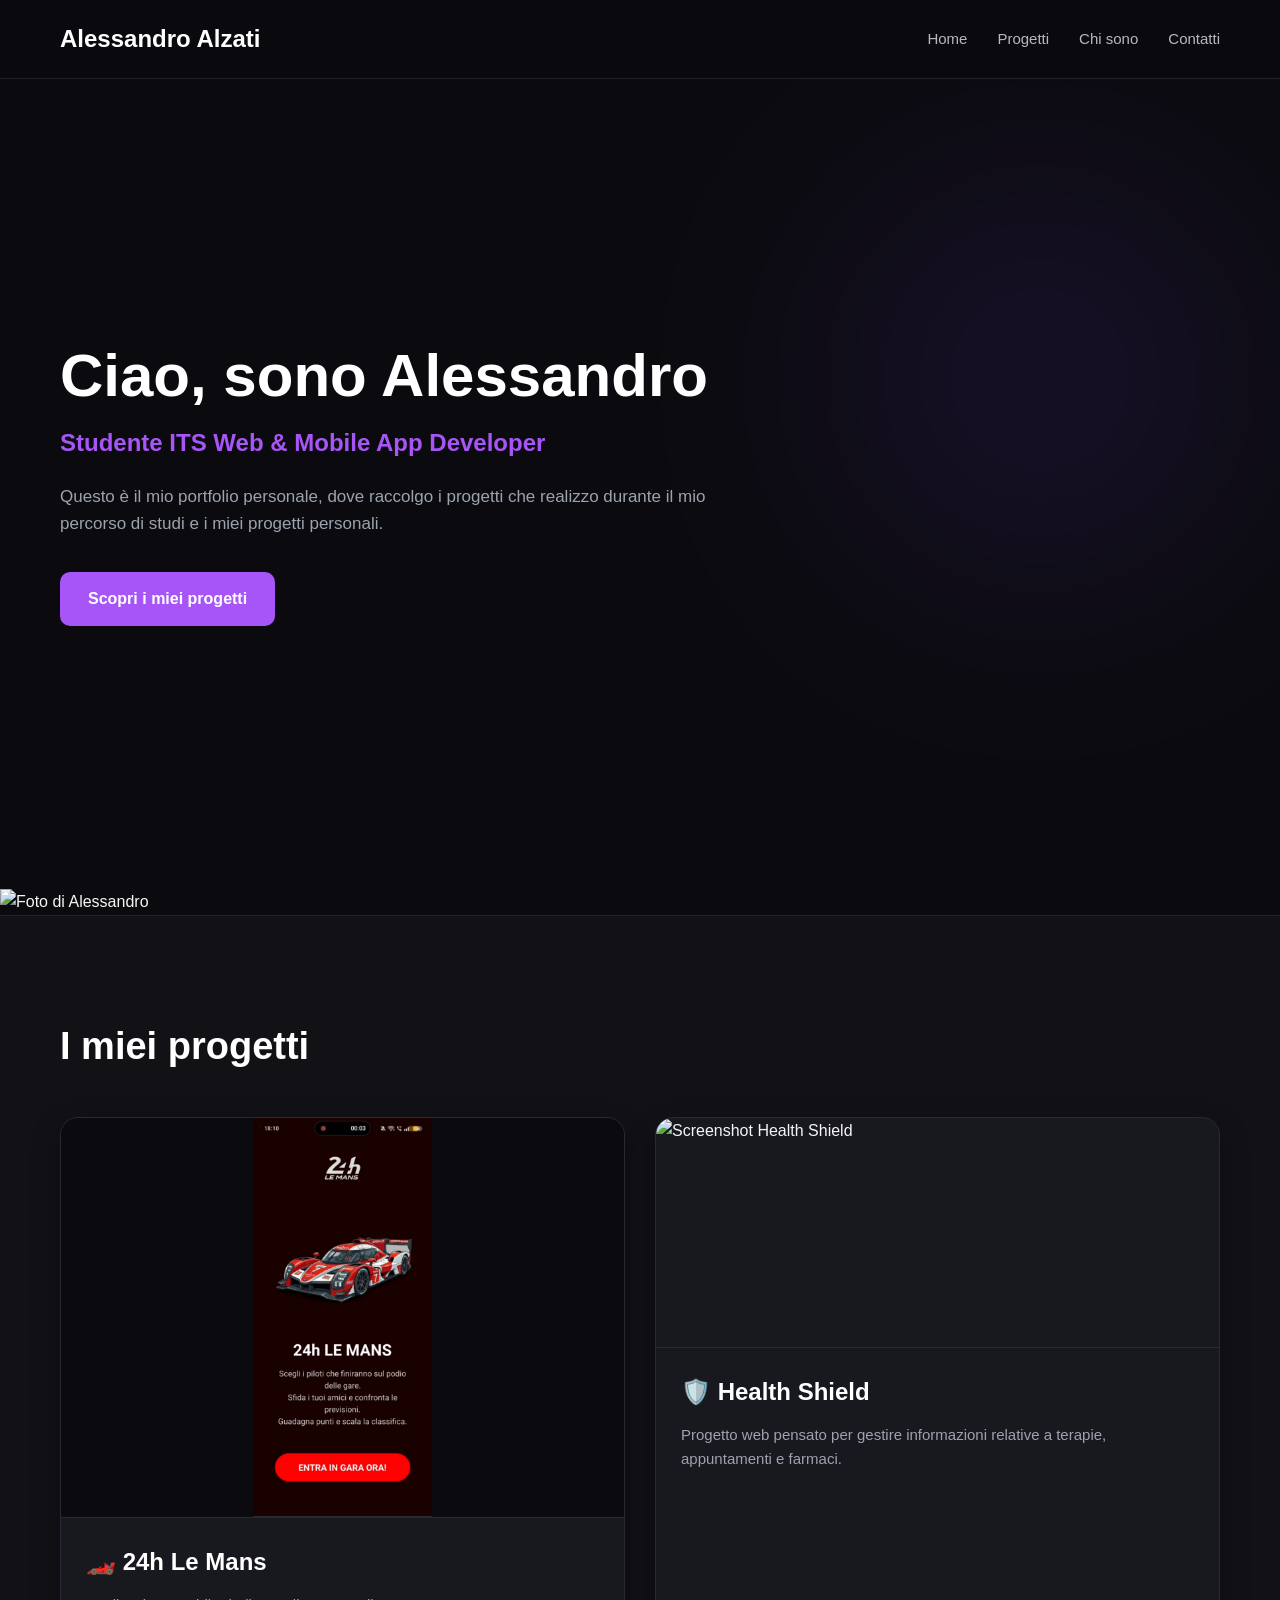
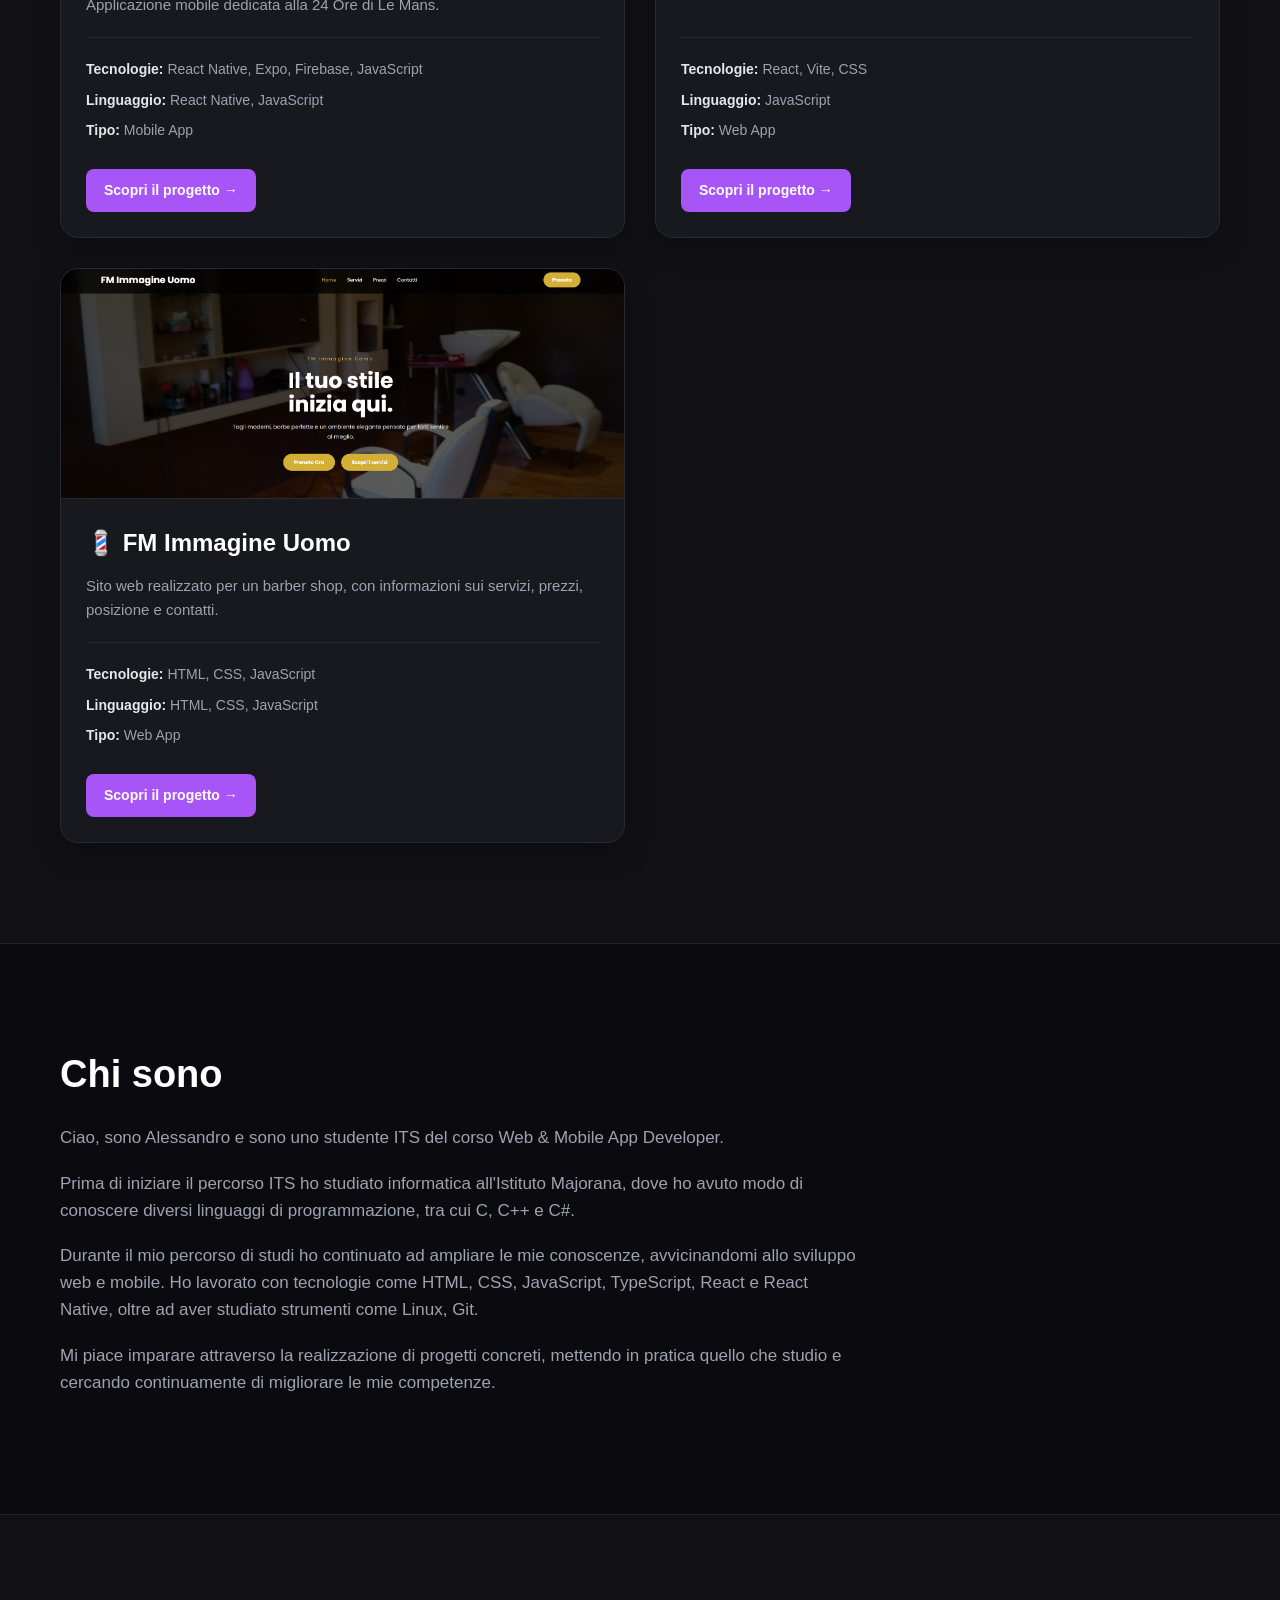
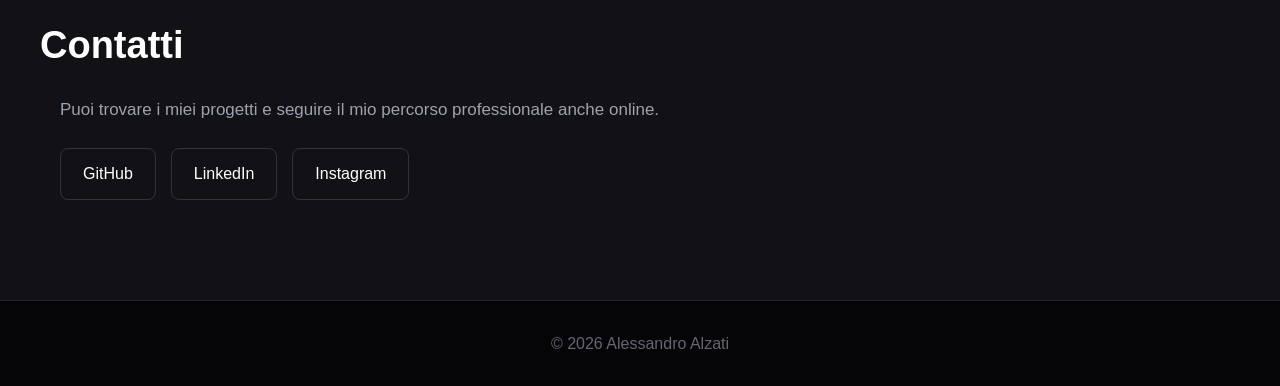
==== index.html @ 36989268 "gestione card ed immagini le mans e immagine uomo" ====
<!doctype html>
<html lang="it">
  <head>
    <meta charset="UTF-8" />
    <meta name="viewport" content="width=device-width, initial-scale=1.0" />

    <title>Portfolio | Alessandro Alzati</title>

    <link rel="stylesheet" href="style.css" />
  </head>

  <body>
    <!-- HEADER -->
    <header>
      <nav>
        <h1>Alessandro Alzati</h1>

        <ul>
          <li>
            <a href="#home">Home</a>
          </li>

          <li>
            <a href="#projects">Progetti</a>
          </li>

          <li>
            <a href="#about">Chi sono</a>
          </li>

          <li>
            <a href="#contact">Contatti</a>
          </li>
        </ul>
      </nav>
    </header>

    <main>
      <!-- HOME -->
      <section id="home">
        <h2>Ciao, sono Alessandro</h2>

        <p>Studente ITS Web & Mobile App Developer</p>

        <p>
          Questo è il mio portfolio personale, dove raccolgo i progetti che
          realizzo durante il mio percorso di studi e i miei progetti personali.
        </p>

        <a href="#projects"> Scopri i miei progetti </a>
      </section>
      <div class="home-image">
        <img src="assets/images/alessandro.jpg" alt="Foto di Alessandro" />
      </div>

      <!-- PROGETTI -->
      <!-- PROGETTI -->
      <section id="projects">
        <h2>I miei progetti</h2>

        <div class="projects-grid">
          <!-- CARD 24H LE MANS -->
          <article class="project-card">
            <div class="app-preview">
              <img
                src="./immagini_project/LeMans_image.jpg"
                alt="Screenshot dell'app 24h Le Mans"
              />
            </div>

            <div class="project-content">
              <h3>🏎️ 24h Le Mans</h3>

              <p>Applicazione mobile dedicata alla 24 Ore di Le Mans.</p>

              <div class="project-info">
                <p>
                  <strong>Tecnologie:</strong> React Native, Expo, Firebase,
                  JavaScript
                </p>
                <p>
                  <strong>Linguaggio:</strong>
                  React Native, JavaScript
                </p>

                <p>
                  <strong>Tipo:</strong>
                  Mobile App
                </p>
              </div>

              <a
                href="https://github.com/micheal-alibrando/LeMans"
                target="_blank"
                rel="noopener noreferrer"
              >
                Scopri il progetto →
              </a>
            </div>
          </article>

          <!-- CARD HEALTH SHIELD -->
          <article class="project-card">
            <img
              src="assets/images/health-shield.png"
              alt="Screenshot Health Shield"
            />

            <div class="project-content">
              <h3>🛡️ Health Shield</h3>

              <p>
                Progetto web pensato per gestire informazioni relative a
                terapie, appuntamenti e farmaci.
              </p>

              <div class="project-info">
                <p>
                  <strong>Tecnologie:</strong>
                  React, Vite, CSS
                </p>

                <p>
                  <strong>Linguaggio:</strong>
                  JavaScript
                </p>

                <p>
                  <strong>Tipo:</strong>
                  Web App
                </p>
              </div>

              <a
                href="https://github.com/micheal-alibrando/Health-Shield-Project"
                target="_blank"
                rel="noopener noreferrer"
              >
                Scopri il progetto →
              </a>
            </div>
          </article>

          <!-- CARD FM IMMAGINE UOMO -->
          <article class="project-card">
            <img
              src="./immagini_project/FM-Immagine-Uomo-HomePage.png"
              alt="Screenshot FM Immagine Uomo"
            />

            <div class="project-content">
              <h3>💈 FM Immagine Uomo</h3>

              <p>
                Sito web realizzato per un barber shop, con informazioni sui
                servizi, prezzi, posizione e contatti.
              </p>

              <div class="project-info">
                <p>
                  <strong>Tecnologie:</strong>
                  HTML, CSS, JavaScript
                </p>

                <p>
                  <strong>Linguaggio:</strong>
                  HTML, CSS, JavaScript
                </p>

                <p>
                  <strong>Tipo:</strong>
                  Web App
                </p>
              </div>

              <a
                href="https://github.com/alessandroalzati-boop/Fm-Immagine-Uomo"
                target="_blank"
                rel="noopener noreferrer"
              >
                Scopri il progetto →
              </a>
            </div>
          </article>
        </div>
      </section>
    </main>

    <section id="about">
      <h2>Chi sono</h2>

      <p>
        Ciao, sono Alessandro e sono uno studente ITS del corso Web & Mobile App
        Developer.
      </p>

      <p>
        Prima di iniziare il percorso ITS ho studiato informatica all'Istituto
        Majorana, dove ho avuto modo di conoscere diversi linguaggi di
        programmazione, tra cui C, C++ e C#.
      </p>

      <p>
        Durante il mio percorso di studi ho continuato ad ampliare le mie
        conoscenze, avvicinandomi allo sviluppo web e mobile. Ho lavorato con
        tecnologie come HTML, CSS, JavaScript, TypeScript, React e React Native,
        oltre ad aver studiato strumenti come Linux, Git.
      </p>

      <p>
        Mi piace imparare attraverso la realizzazione di progetti concreti,
        mettendo in pratica quello che studio e cercando continuamente di
        migliorare le mie competenze.
      </p>
    </section>

    <!-- CONTATTI -->
    <section id="contact">
      <h2>Contatti</h2>

      <p>
        Puoi trovare i miei progetti e seguire il mio percorso professionale
        anche online.
      </p>

      <div class="contact-links">
        <a
          href="https://github.com/alessandroalzati-boop"
          target="_blank"
          rel="noopener noreferrer"
        >
          GitHub
        </a>

        <a
          href="https://www.linkedin.com/feed/"
          target="_blank"
          rel="noopener noreferrer"
        >
          LinkedIn
        </a>

        <a
          href="https://www.instagram.com/alessandro_a_06/"
          target="_blank"
          rel="noopener noreferrer"
        >
          Instagram
        </a>
      </div>
    </section>

    <!-- FOOTER -->
    <footer>
      <p>© 2026 Alessandro Alzati</p>
    </footer>

    <script src="script.js"></script>
  </body>
</html>
---- style.css ----
/* =========================
   RESET
========================= */

* {
  margin: 0;
  padding: 0;
  box-sizing: border-box;
}

html {
  scroll-behavior: smooth;
}

body {
  font-family: Arial, sans-serif;
  background-color: #0b0b0f;
  color: #f5f5f5;
  line-height: 1.6;
}

/* =========================
   NAVBAR
========================= */

header {
  position: sticky;
  top: 0;
  z-index: 1000;

  background-color: rgba(11, 11, 15, 0.95);

  border-bottom: 1px solid #22222c;

  backdrop-filter: blur(10px);
}

nav {
  max-width: 1200px;

  margin: auto;
  padding: 20px;

  display: flex;
  justify-content: space-between;
  align-items: center;
}

nav h1 {
  font-size: 24px;
  font-weight: 700;
  color: #ffffff;
}

nav ul {
  display: flex;
  gap: 30px;

  list-style: none;
}

nav a {
  position: relative;

  color: #b8b8c2;

  text-decoration: none;

  font-size: 15px;

  transition: color 0.3s ease;
}

nav a:hover {
  color: #a855f7;
}

nav a::after {
  content: "";

  position: absolute;

  left: 0;
  bottom: -7px;

  width: 0;
  height: 2px;

  background-color: #a855f7;

  transition: width 0.3s ease;
}

nav a:hover::after {
  width: 100%;
}

/* =========================
   SEZIONI GENERALI
========================= */

section {
  max-width: 1200px;

  margin: auto;

  padding: 100px 20px;
}

section h2 {
  margin-bottom: 20px;

  font-size: 38px;

  color: #ffffff;
}

/* =========================
   HOME / HERO
========================= */

#home {
  min-height: 90vh;

  max-width: 1200px;

  display: flex;

  flex-direction: column;

  justify-content: center;

  align-items: flex-start;

  position: relative;
}

#home::before {
  content: "";

  position: absolute;

  width: 400px;
  height: 400px;

  top: 100px;
  right: 0;

  background-color: #7c3aed;

  opacity: 0.12;

  filter: blur(120px);

  border-radius: 50%;

  pointer-events: none;
}

#home h2 {
  max-width: 800px;

  margin-bottom: 15px;

  font-size: 60px;

  line-height: 1.1;

  color: #ffffff;
}

#home p:first-of-type {
  margin-bottom: 20px;

  color: #a855f7;

  font-size: 24px;

  font-weight: 600;
}

#home p:nth-of-type(2) {
  max-width: 700px;

  margin-bottom: 35px;

  color: #9ca3af;

  font-size: 17px;
}

#home a {
  display: inline-block;

  padding: 14px 28px;

  background-color: #a855f7;

  color: #ffffff;

  border-radius: 10px;

  text-decoration: none;

  font-weight: 600;

  transition:
    background-color 0.3s ease,
    transform 0.3s ease,
    box-shadow 0.3s ease;
}

#home a:hover {
  background-color: #9333ea;

  transform: translateY(-3px);

  box-shadow: 0 10px 30px rgba(168, 85, 247, 0.3);
}

/* =========================
   PROGETTI
========================= */

#projects {
  max-width: none;

  background-color: #111116;

  border-top: 1px solid #22222c;
  border-bottom: 1px solid #22222c;
}

#projects > h2 {
  max-width: 1200px;

  margin-left: auto;
  margin-right: auto;

  padding-left: 20px;
}

/* =========================
   GRIGLIA PROGETTI
========================= */

.projects-grid {
  max-width: 1200px;

  margin: 40px auto 0;

  padding: 0 20px;

  display: grid;

  grid-template-columns: repeat(2, 1fr);

  gap: 30px;
}

/* =========================
   CARD PROGETTO
========================= */

.project-card {
  position: relative;

  overflow: hidden;

  display: flex;

  flex-direction: column;

  background-color: #18181f;

  border: 1px solid #292934;

  border-radius: 18px;

  box-shadow: 0 10px 30px rgba(0, 0, 0, 0.25);

  transition:
    transform 0.3s ease,
    border-color 0.3s ease,
    box-shadow 0.3s ease;
}

.project-card:hover {
  transform: translateY(-8px);

  border-color: #a855f7;

  box-shadow: 0 20px 40px rgba(0, 0, 0, 0.4);
}

/* =========================
   IMMAGINE CARD
========================= */

.project-card img {
  width: 100%;

  height: 230px;

  display: block;

  object-fit: cover;

  border-bottom: 1px solid #292934;
}

/* =========================
   CONTENUTO CARD
========================= */

.project-content {
  padding: 25px;

  display: flex;

  flex-direction: column;

  flex: 1;
}

.project-content h3 {
  margin-bottom: 12px;

  font-size: 24px;

  color: #ffffff;
}

.project-content > p {
  margin-bottom: 20px;

  color: #9ca3af;

  font-size: 15px;
}

/* =========================
   INFO PROGETTO
========================= */

.project-info {
  margin-top: auto;

  padding-top: 20px;

  border-top: 1px solid #292934;
}

.project-info p {
  margin-bottom: 8px;

  color: #9ca3af;

  font-size: 14px;
}

.project-info strong {
  color: #e5e7eb;
}

/* =========================
   LINK PROGETTO
========================= */

.project-content > a {
  display: inline-block;

  width: fit-content;

  margin-top: 20px;

  padding: 10px 18px;

  background-color: #a855f7;

  color: #ffffff;

  border-radius: 8px;

  text-decoration: none;

  font-size: 14px;

  font-weight: 600;

  transition:
    background-color 0.3s ease,
    transform 0.3s ease;
}

.project-content > a:hover {
  background-color: #9333ea;

  transform: translateX(4px);
}

/* =========================
   ABOUT
========================= */

#about {
  background-color: #0b0b0f;
}

#about p {
  max-width: 800px;

  margin-bottom: 18px;

  color: #9ca3af;

  font-size: 17px;
}

/* =========================
   CONTATTI
========================= */

#contact {
  max-width: none;

  background-color: #111116;

  border-top: 1px solid #22222c;
}

#contact h2,
#contact p,
.contact-links {
  max-width: 1200px;

  margin-left: auto;
  margin-right: auto;
}

#contact p {
  margin-bottom: 25px;

  padding: 0 20px;

  color: #9ca3af;

  font-size: 17px;
}

/* =========================
   LINK CONTATTI
========================= */

.contact-links {
  display: flex;

  gap: 15px;

  padding: 0 20px;
}

.contact-links a {
  padding: 12px 22px;

  border: 1px solid #33333f;

  border-radius: 8px;

  color: #ffffff;

  text-decoration: none;

  transition:
    border-color 0.3s ease,
    background-color 0.3s ease,
    transform 0.3s ease;
}

.contact-links a:hover {
  background-color: #a855f7;

  border-color: #a855f7;

  transform: translateY(-3px);
}

/* =========================
   FOOTER
========================= */

footer {
  padding: 30px 20px;

  background-color: #050507;

  border-top: 1px solid #22222c;

  color: #666674;

  text-align: center;
}

/* =========================
   RESPONSIVE
========================= */

@media (max-width: 850px) {
  nav {
    padding: 18px 20px;
  }

  nav ul {
    gap: 20px;
  }

  #home h2 {
    font-size: 48px;
  }

  .projects-grid {
    grid-template-columns: 1fr;
  }
}

/* =========================
   MOBILE
========================= */

@media (max-width: 600px) {
  nav {
    flex-direction: column;

    gap: 20px;
  }

  nav ul {
    gap: 15px;

    flex-wrap: wrap;

    justify-content: center;
  }

  section {
    padding: 70px 20px;
  }

  #home {
    min-height: 75vh;
  }

  #home h2 {
    font-size: 38px;
  }

  #home p:first-of-type {
    font-size: 20px;
  }

  #home p:nth-of-type(2) {
    font-size: 16px;
  }

  .projects-grid {
    padding: 0 10px;
  }

  .project-content {
    padding: 20px;
  }

  .project-card img {
    height: 200px;
  }

  .contact-links {
    flex-direction: column;
  }
}

.project-card img {
  width: 100%;
  height: 230px;

  display: block;

  object-fit: cover;
  object-position: center top;

  border-bottom: 1px solid #292934;

  transition: transform 0.4s ease;
}

.app-preview {
  width: 100%;
  height: 400px;

  display: flex;
  justify-content: center;
  align-items: center;

  background-color: #0b0b0f;
  border-bottom: 1px solid #292934;

  overflow: hidden;
}

.app-preview img {
  height: 100%;
  width: auto;
  object-fit: contain;
}
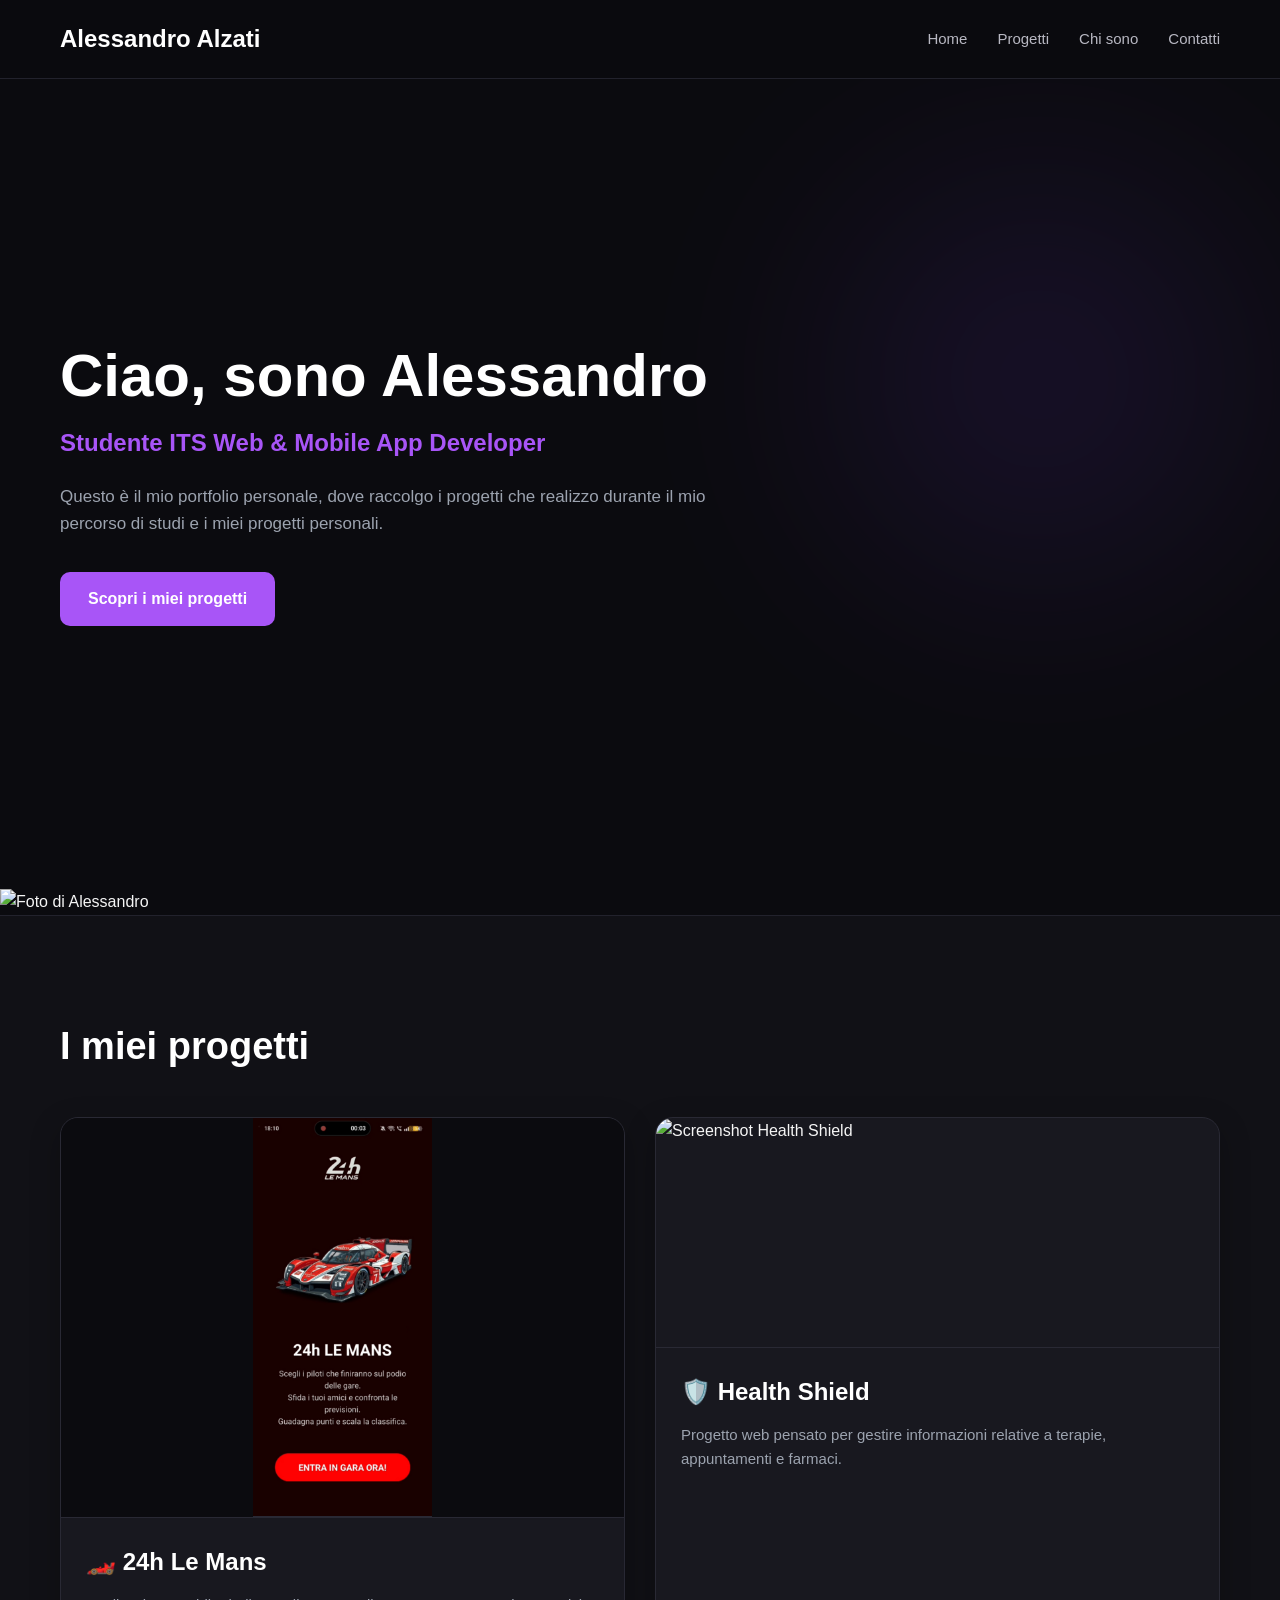
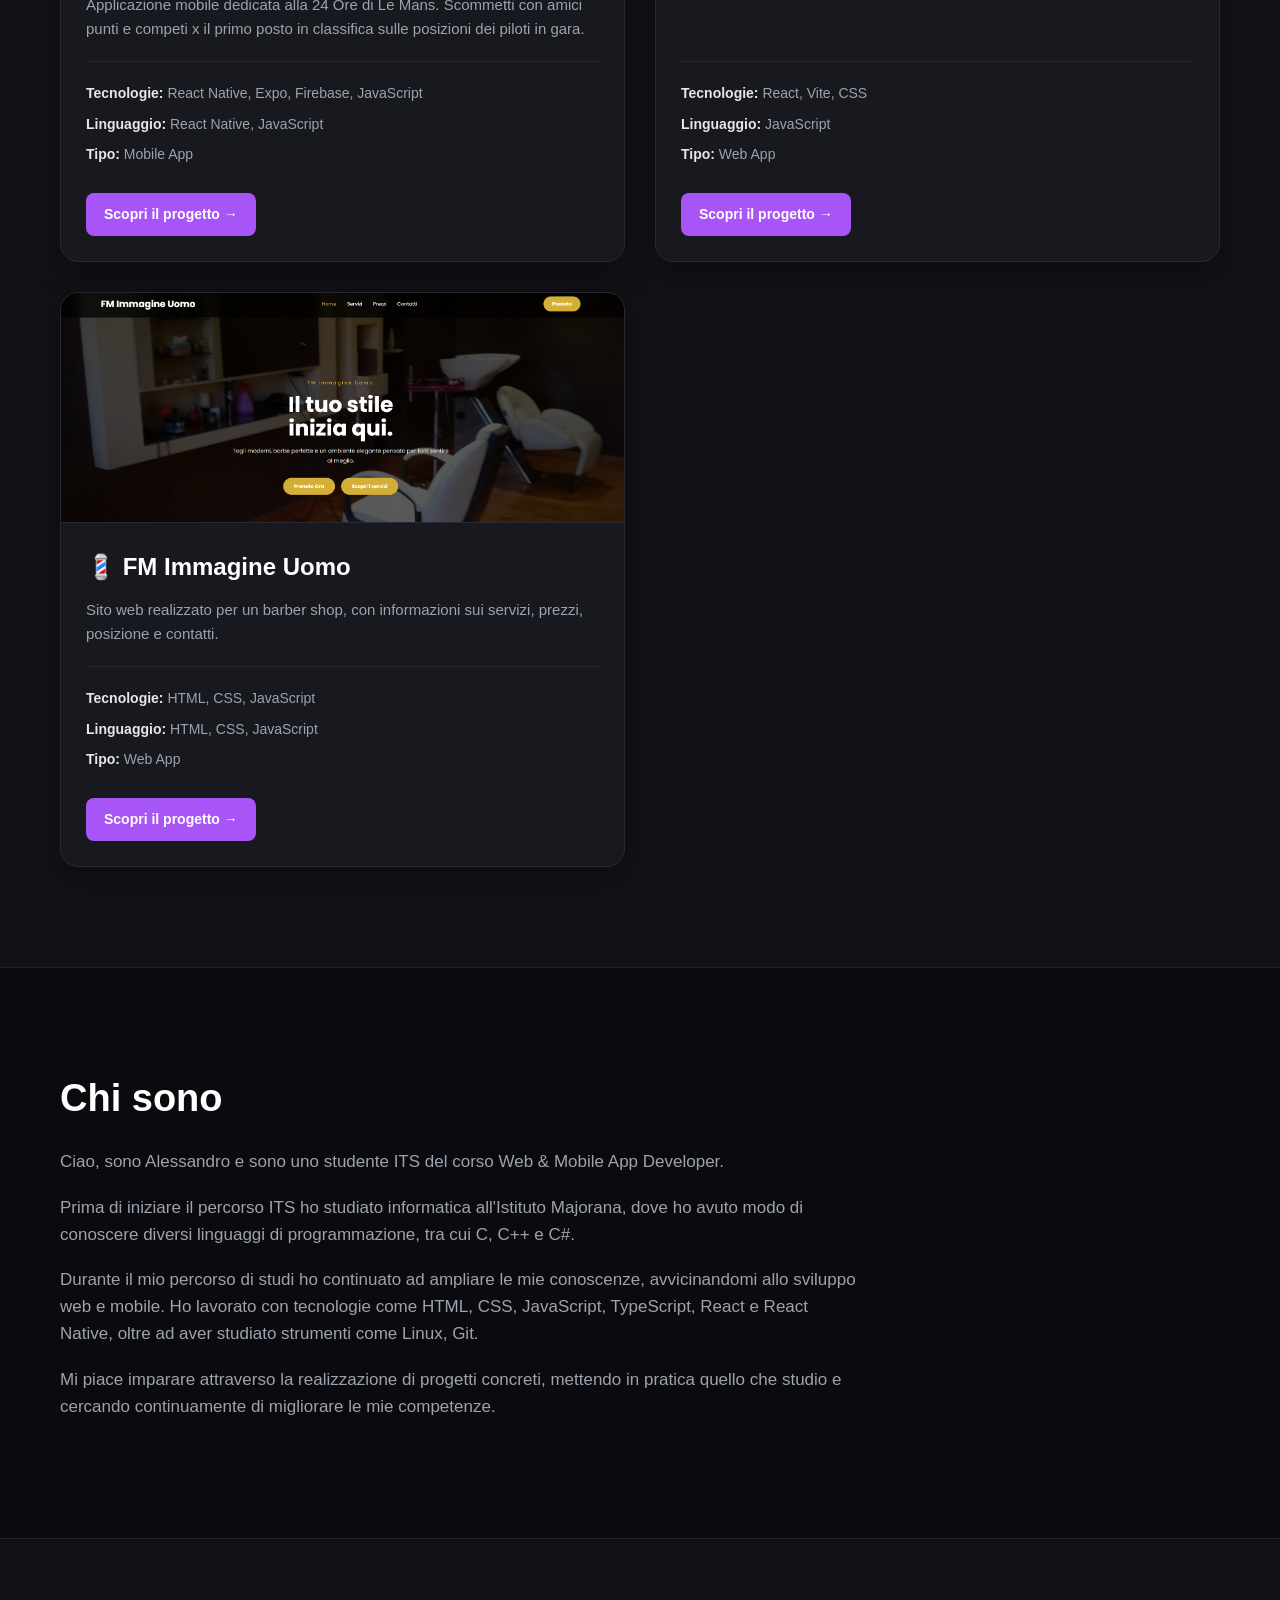
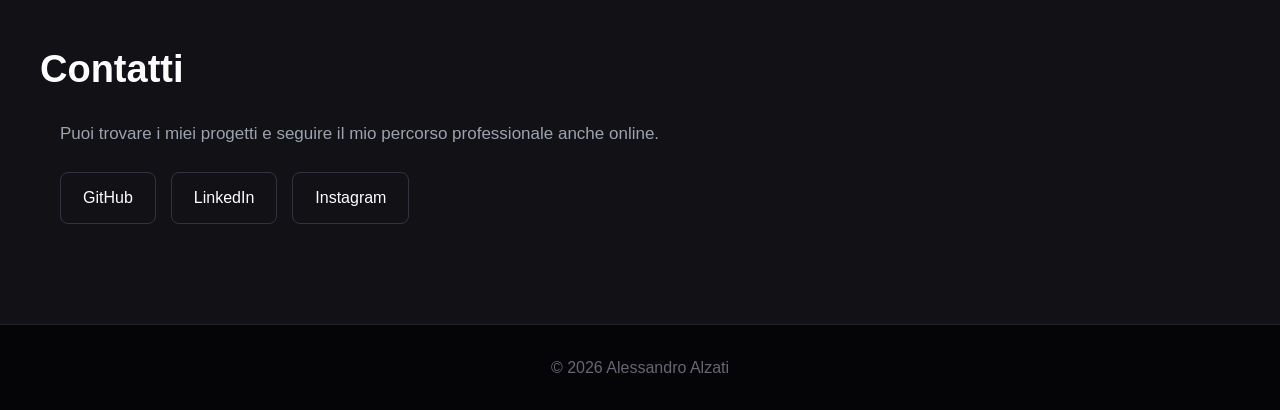
==== commit ca4a2529: "aggiornamento 24 h di lemans" ====
--- a/index.html
+++ b/index.html
@@ -71,7 +71,11 @@
             <div class="project-content">
               <h3>🏎️ 24h Le Mans</h3>
 
-              <p>Applicazione mobile dedicata alla 24 Ore di Le Mans.</p>
+              <p>
+                Applicazione mobile dedicata alla 24 Ore di Le Mans. Scommetti
+                con amici punti e competi x il primo posto in classifica sulle
+                posizioni dei piloti in gara.
+              </p>
 
               <div class="project-info">
                 <p>
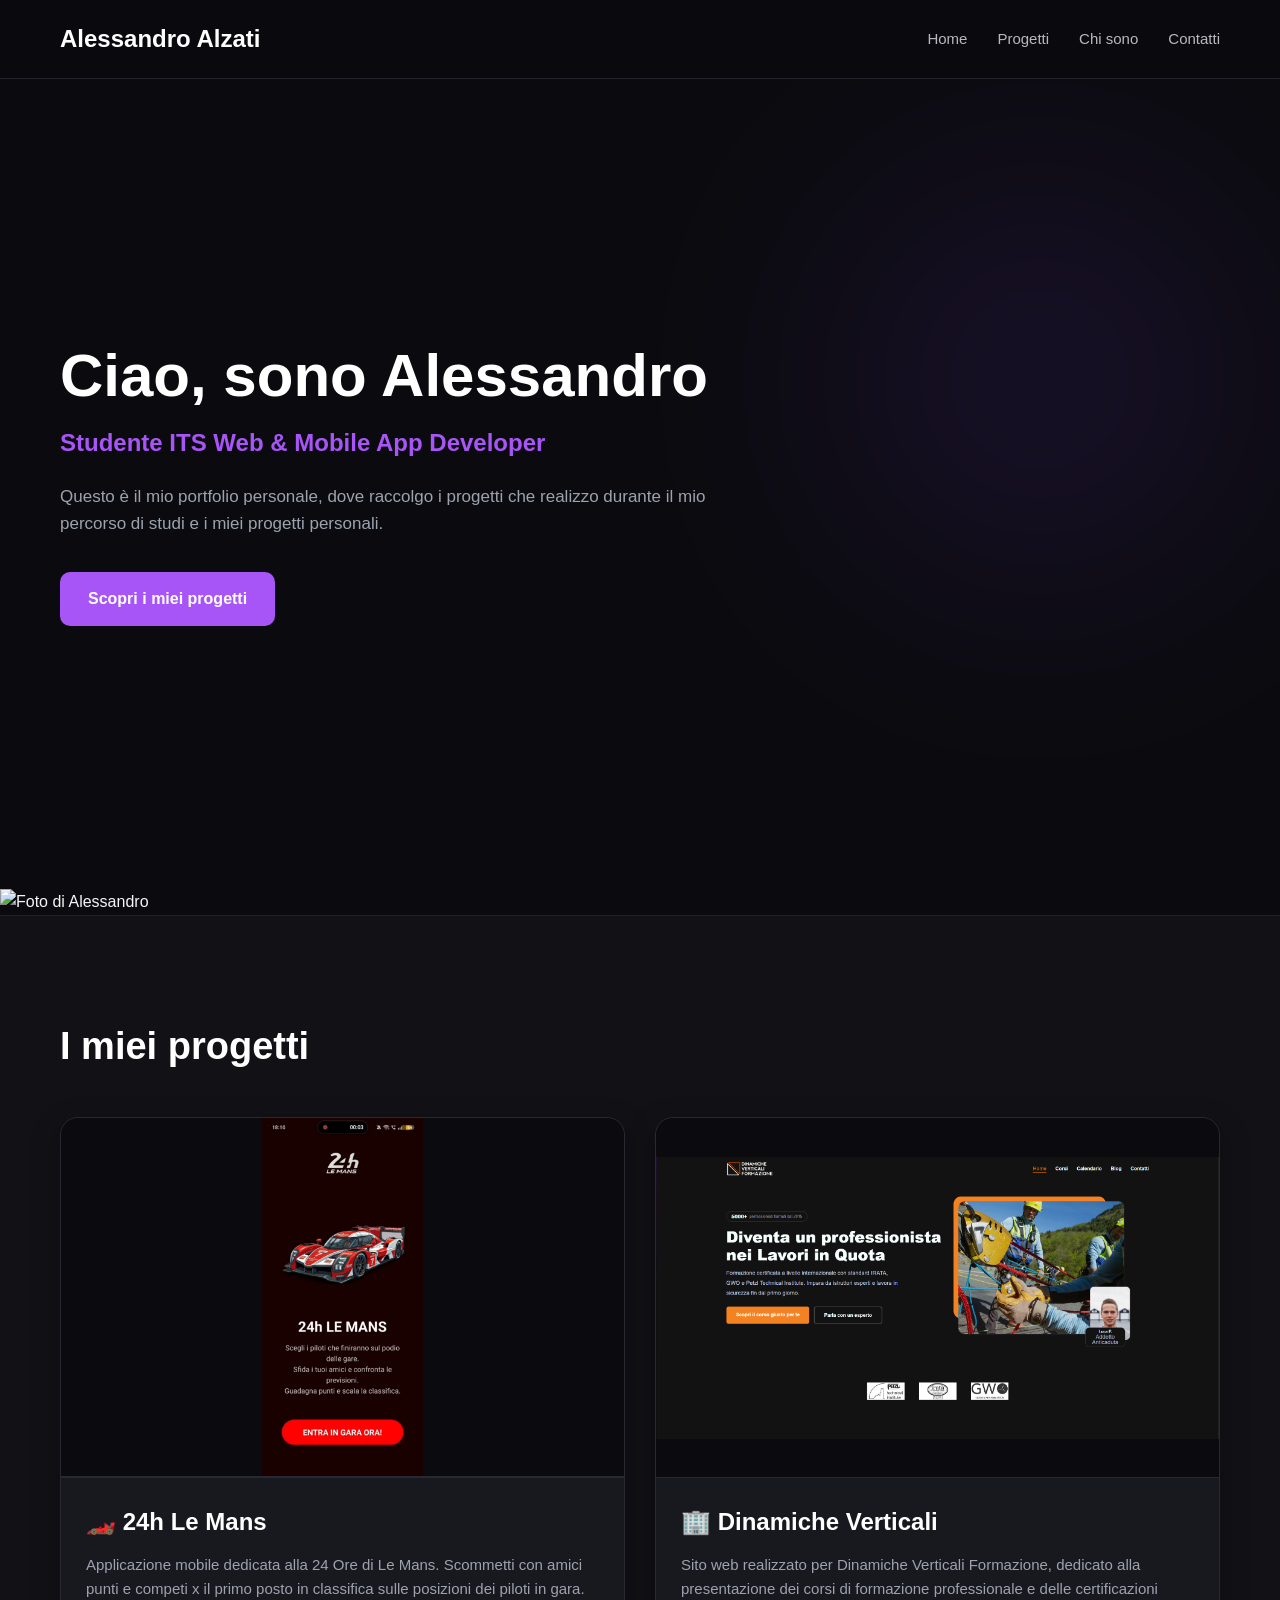
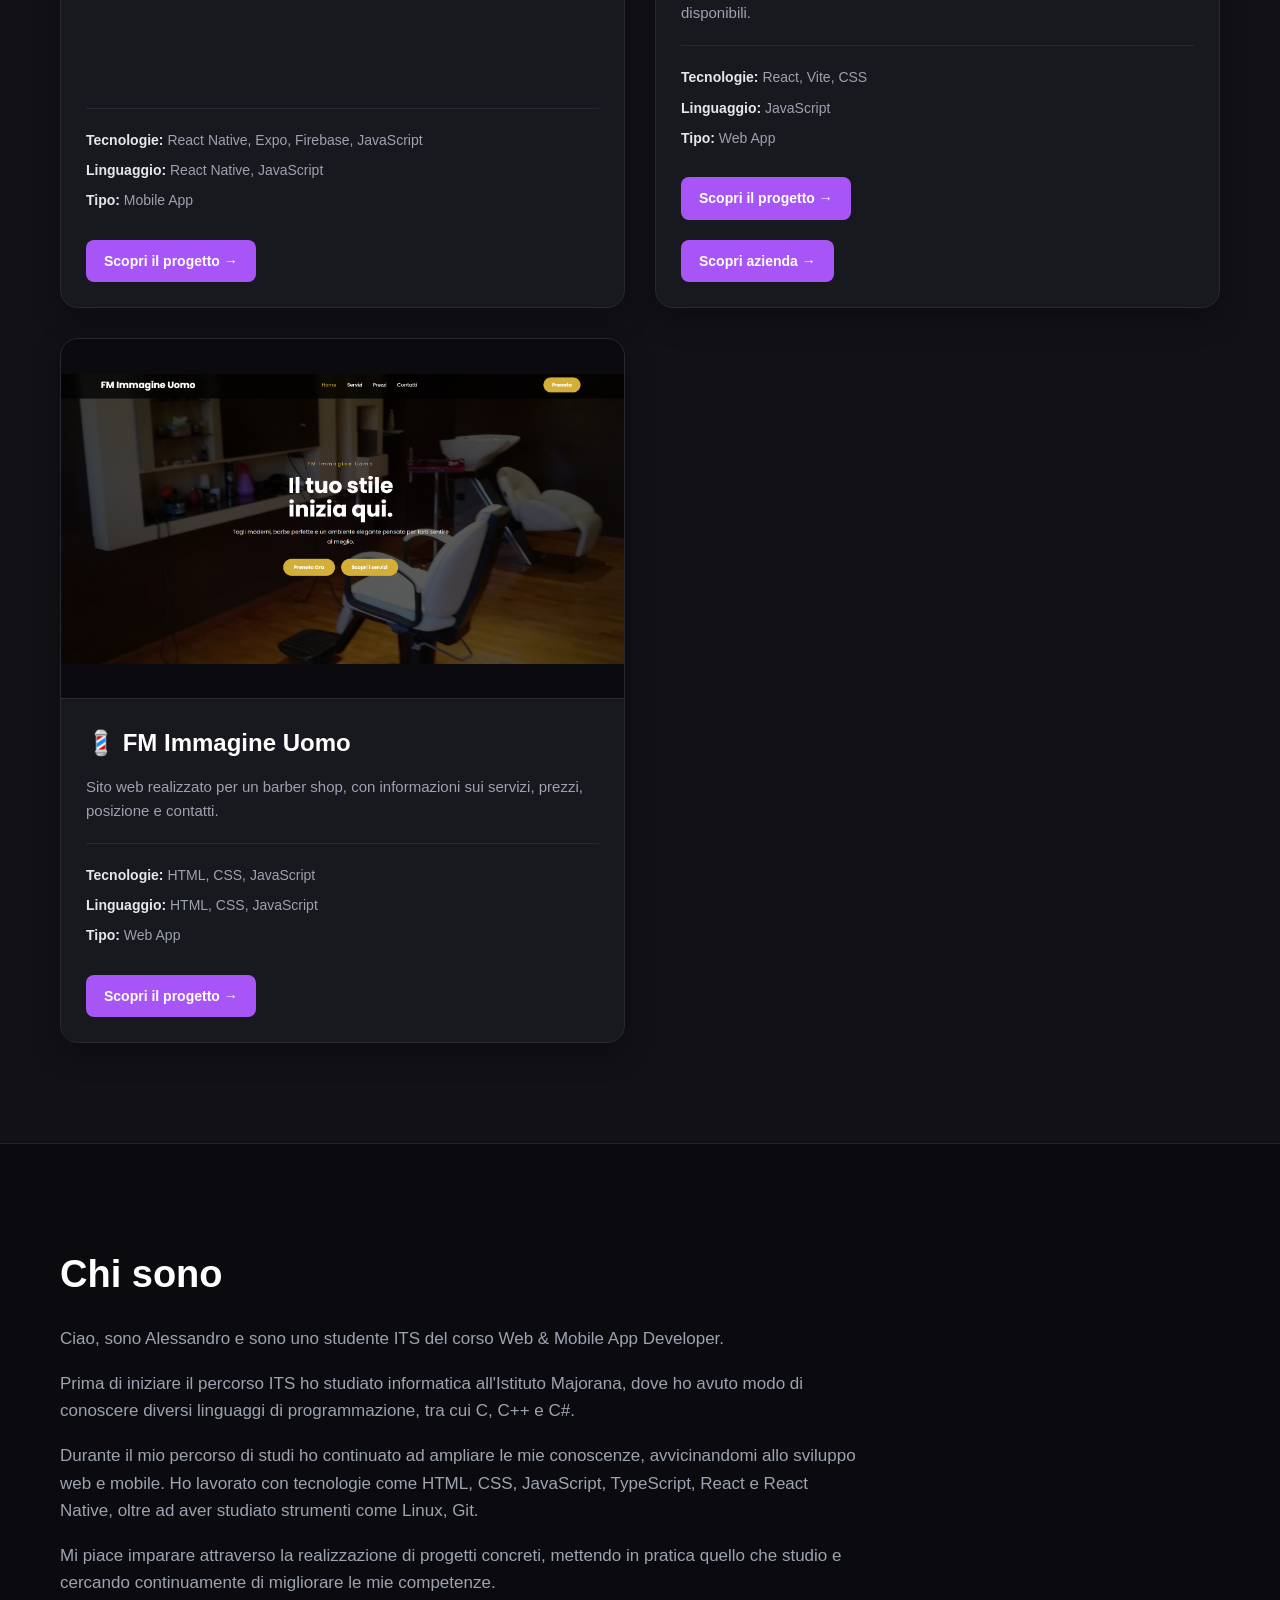
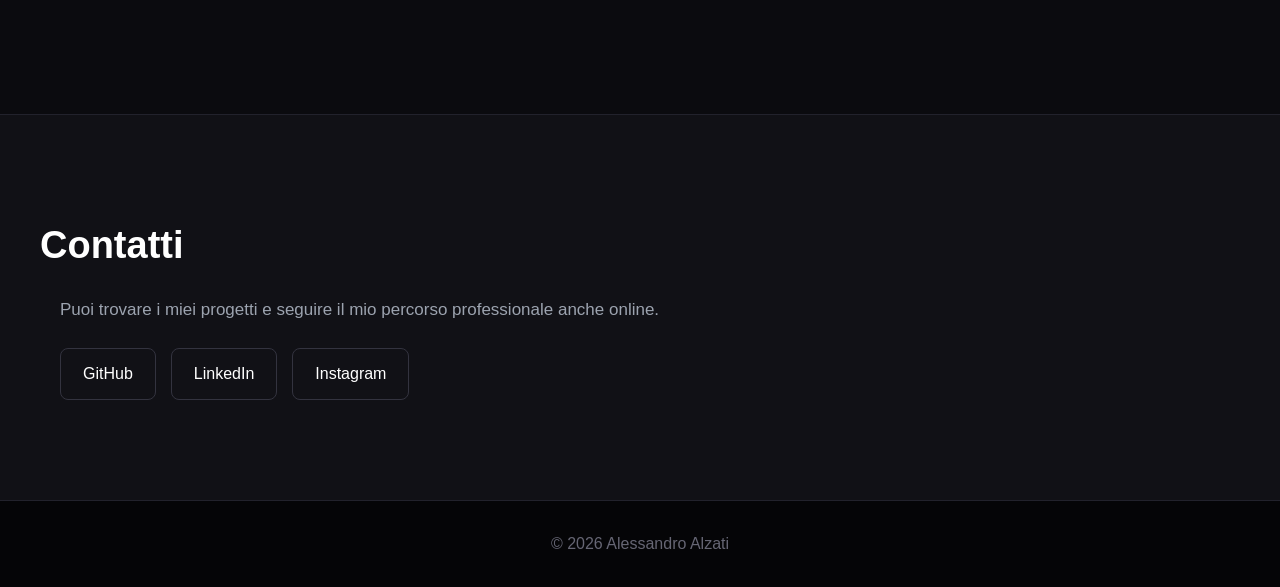
==== commit c630cf1f: "aggiunto nuovo progetto con indirizzamento al sito dell'effettivo proprietario" ====
--- a/index.html
+++ b/index.html
@@ -103,19 +103,20 @@
             </div>
           </article>
 
-          <!-- CARD HEALTH SHIELD -->
+          <!-- CARD Dinamiche Verticali -->
           <article class="project-card">
             <img
-              src="assets/images/health-shield.png"
-              alt="Screenshot Health Shield"
+              src="./immagini_project/Dinamiche-Verticali.png"
+              alt="Dinamiche verticali"
             />
 
             <div class="project-content">
-              <h3>🛡️ Health Shield</h3>
+              <h3>🏢 Dinamiche Verticali</h3>
 
               <p>
-                Progetto web pensato per gestire informazioni relative a
-                terapie, appuntamenti e farmaci.
+                Sito web realizzato per Dinamiche Verticali Formazione, dedicato
+                alla presentazione dei corsi di formazione professionale e delle
+                certificazioni disponibili.
               </p>
 
               <div class="project-info">
@@ -136,11 +137,19 @@
               </div>
 
               <a
-                href="https://github.com/micheal-alibrando/Health-Shield-Project"
+                href="https://github.com/alexpulera-stack/Progetto-dinamiche-verticali-"
                 target="_blank"
                 rel="noopener noreferrer"
               >
                 Scopri il progetto →
+              </a>
+              <a
+                href="https://dinamicheverticali.it/"
+                target="_blank"
+                rel="noopener noreferrer"
+                style="display: flex"
+              >
+                Scopri azienda →
               </a>
             </div>
           </article>
--- a/style.css
+++ b/style.css
@@ -299,13 +299,10 @@
 
 .project-card img {
   width: 100%;
-
-  height: 230px;
-
+  height: 360px;
   display: block;
-
-  object-fit: cover;
-
+  object-fit: contain;
+  background-color: #0b0b0f;
   border-bottom: 1px solid #292934;
 }
 
@@ -579,36 +576,31 @@
   }
 }
 
-.project-card img {
-  width: 100%;
-  height: 230px;
-
-  display: block;
-
-  object-fit: cover;
-  object-position: center top;
-
-  border-bottom: 1px solid #292934;
-
-  transition: transform 0.4s ease;
-}
-
 .app-preview {
   width: 100%;
-  height: 400px;
+  height: 360px;
 
   display: flex;
   justify-content: center;
   align-items: center;
 
   background-color: #0b0b0f;
+
   border-bottom: 1px solid #292934;
 
   overflow: hidden;
 }
 
 .app-preview img {
+  width: 100%;
   height: 100%;
-  width: auto;
+
   object-fit: contain;
 }
+
+@media (max-width: 600px) {
+  .project-card img {
+    height: 250px;
+    object-fit: contain;
+  }
+}
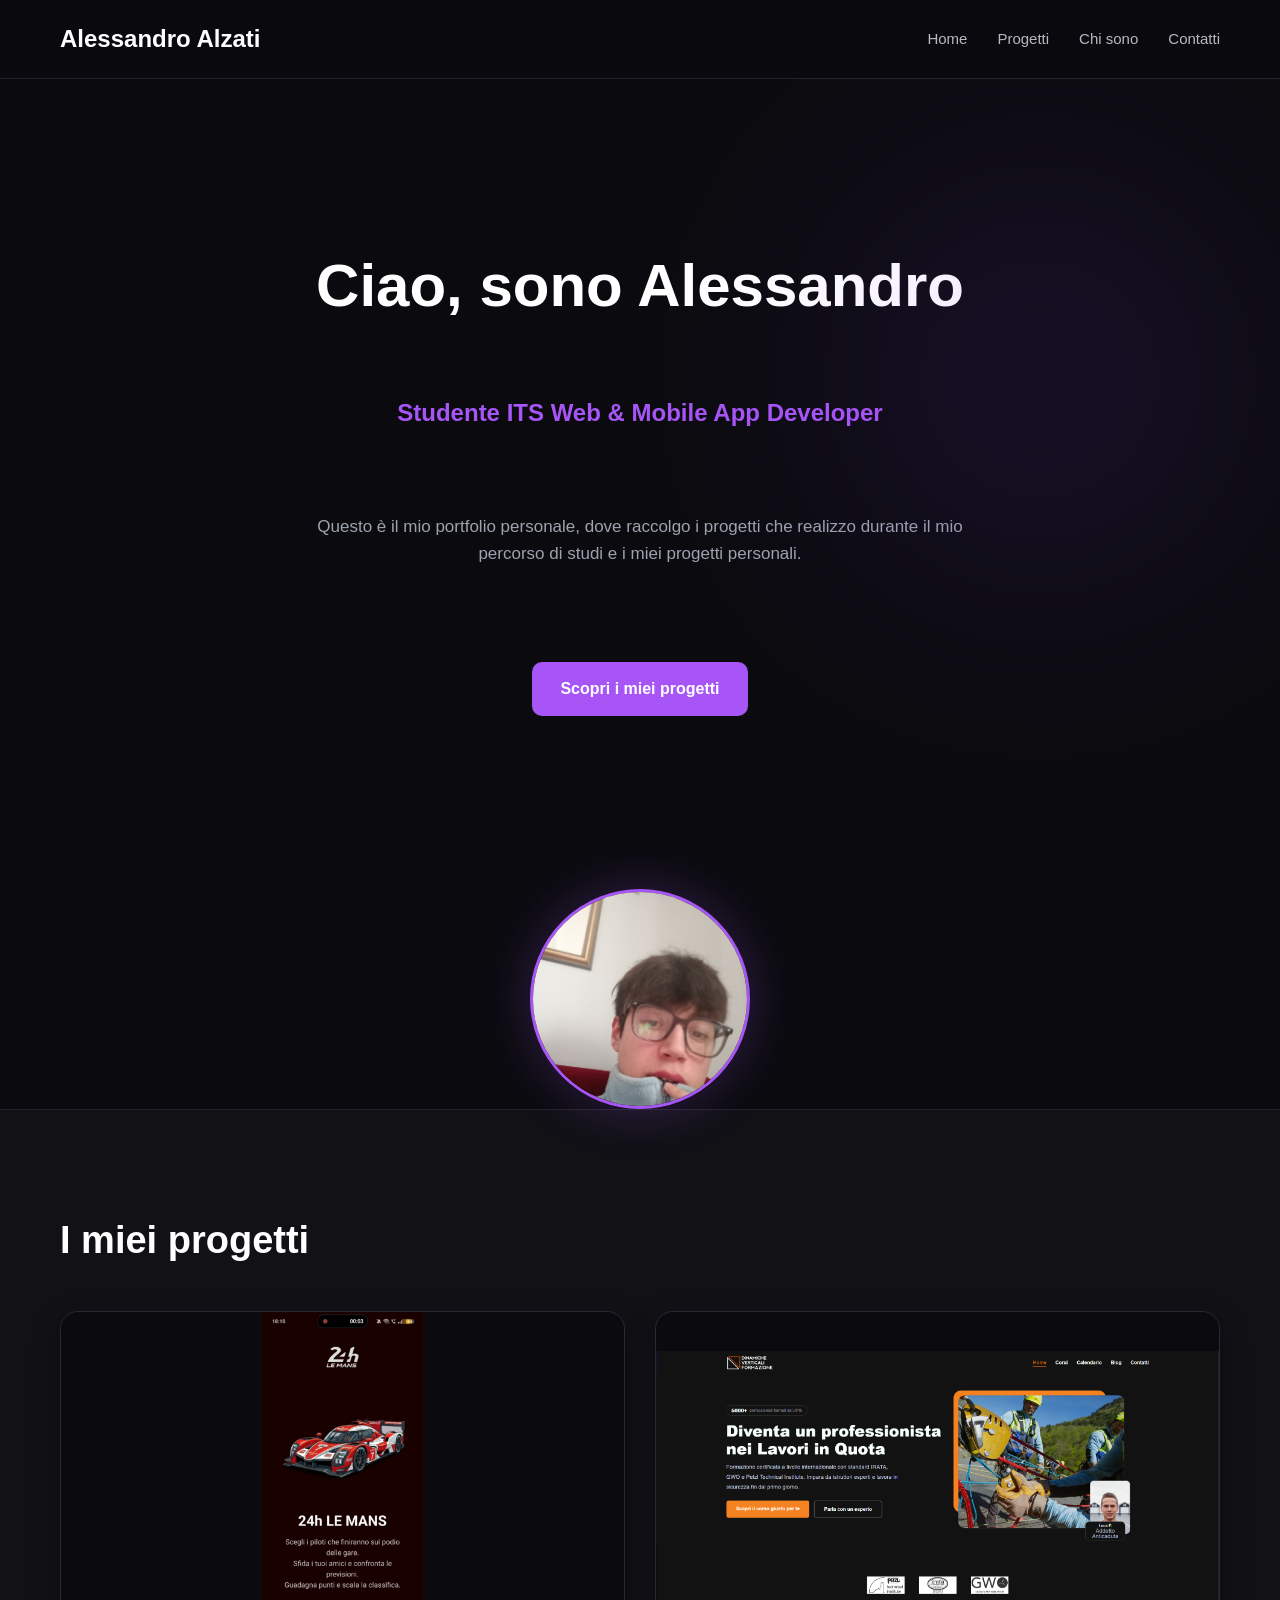
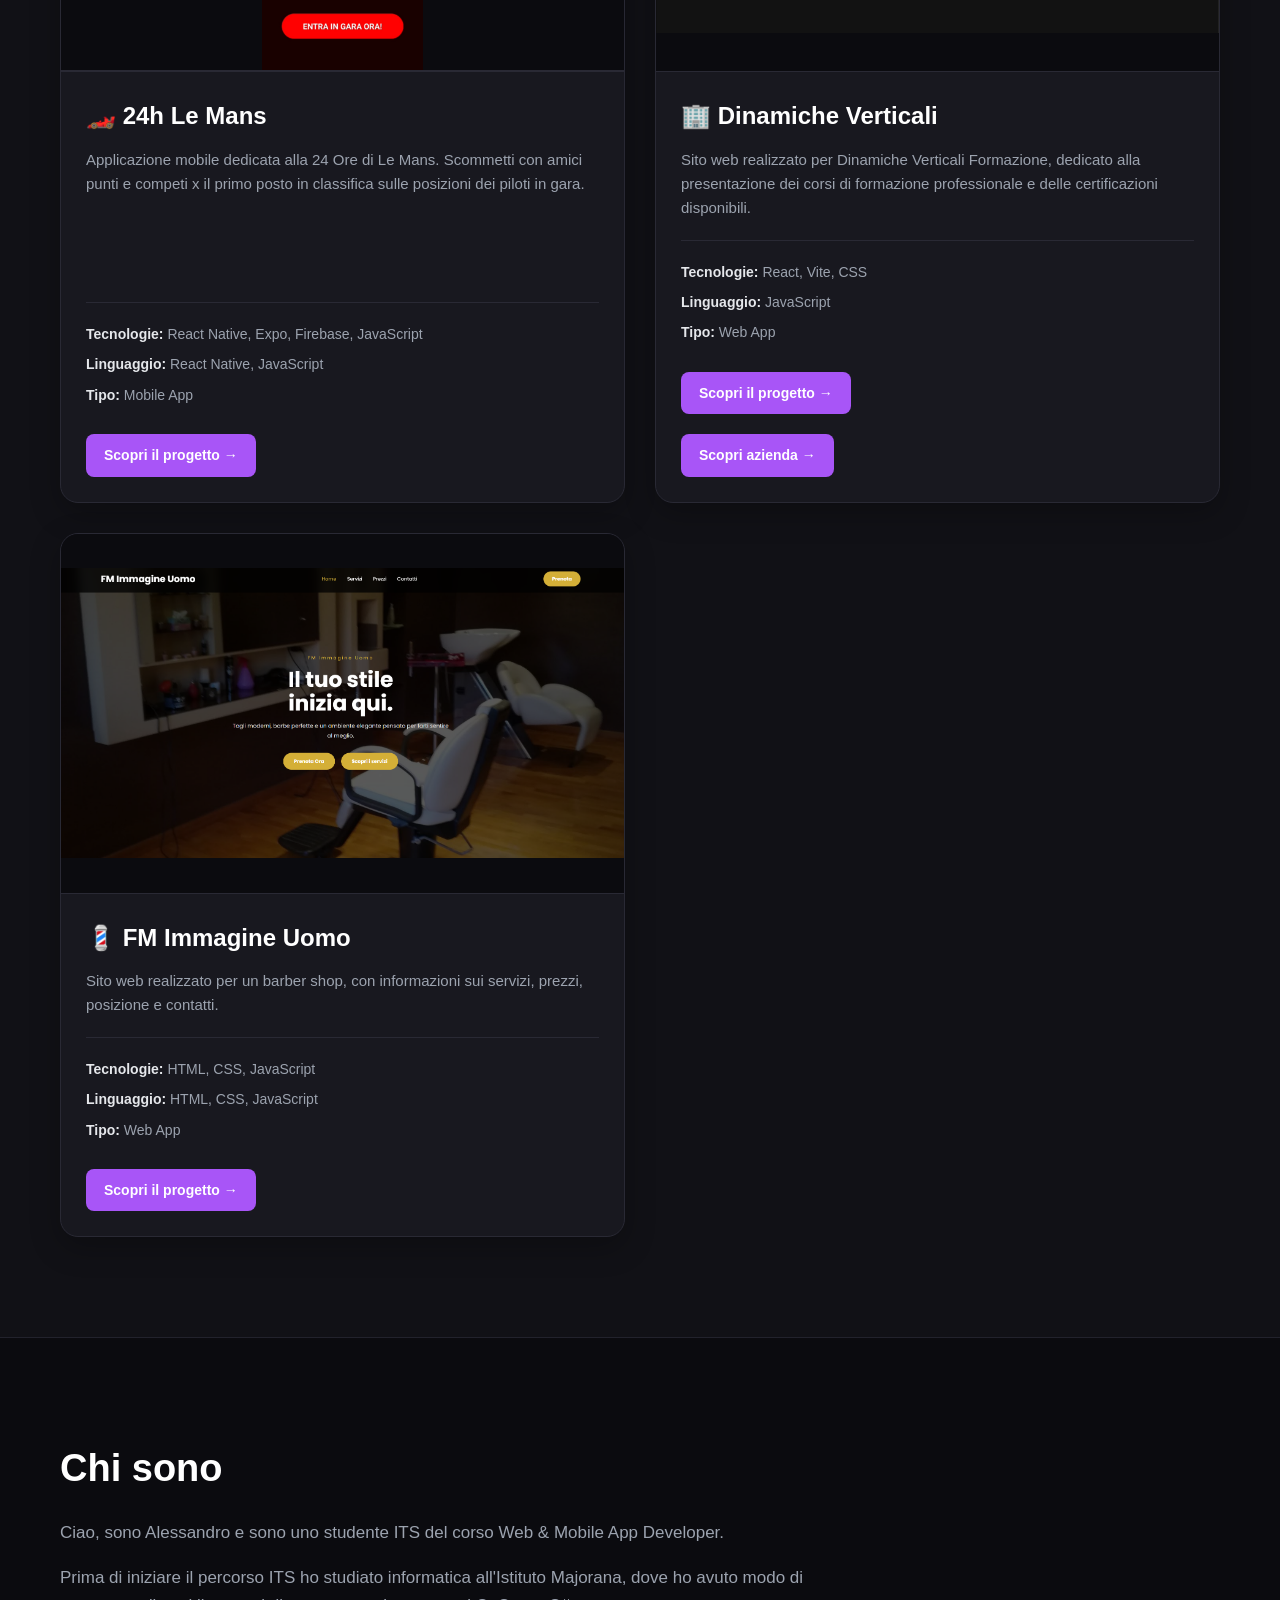
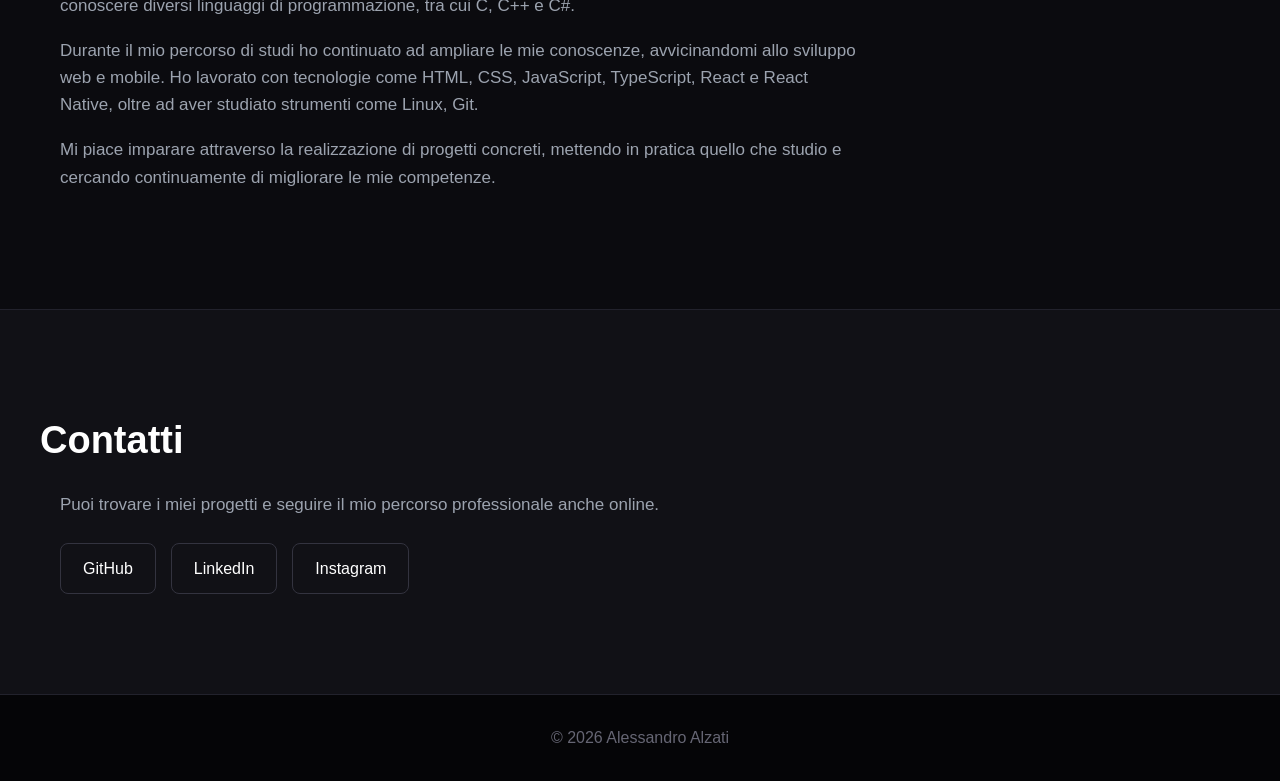
==== commit 1c9d2a6a: "modifica stile" ====
--- a/index.html
+++ b/index.html
@@ -50,7 +50,10 @@
         <a href="#projects"> Scopri i miei progetti </a>
       </section>
       <div class="home-image">
-        <img src="assets/images/alessandro.jpg" alt="Foto di Alessandro" />
+        <img
+          src="/immagini_project/immagine_Ale.jpeg"
+          alt="Foto di Alessandro"
+        />
       </div>
 
       <!-- PROGETTI -->
--- a/style.css
+++ b/style.css
@@ -604,3 +604,57 @@
     object-fit: contain;
   }
 }
+
+#home {
+  min-height: 90vh;
+  max-width: 1200px;
+
+  display: flex;
+  flex-direction: row;
+
+  justify-content: space-between;
+  align-items: center;
+
+  gap: 60px;
+
+  position: relative;
+}
+
+.home-content {
+  flex: 1;
+}
+
+.home-image {
+  flex: 0 0 350px;
+
+  display: flex;
+  justify-content: center;
+  align-items: center;
+}
+
+.home-image img {
+  width: 320px;
+  height: 320px;
+
+  object-fit: cover;
+
+  border-radius: 50%;
+
+  border: 3px solid #a855f7;
+
+  box-shadow: 0 0 50px rgba(168, 85, 247, 0.25);
+}
+#home {
+  flex-direction: column;
+  text-align: center;
+  justify-content: center;
+}
+
+.home-image {
+  flex: none;
+}
+
+.home-image img {
+  width: 220px;
+  height: 220px;
+}
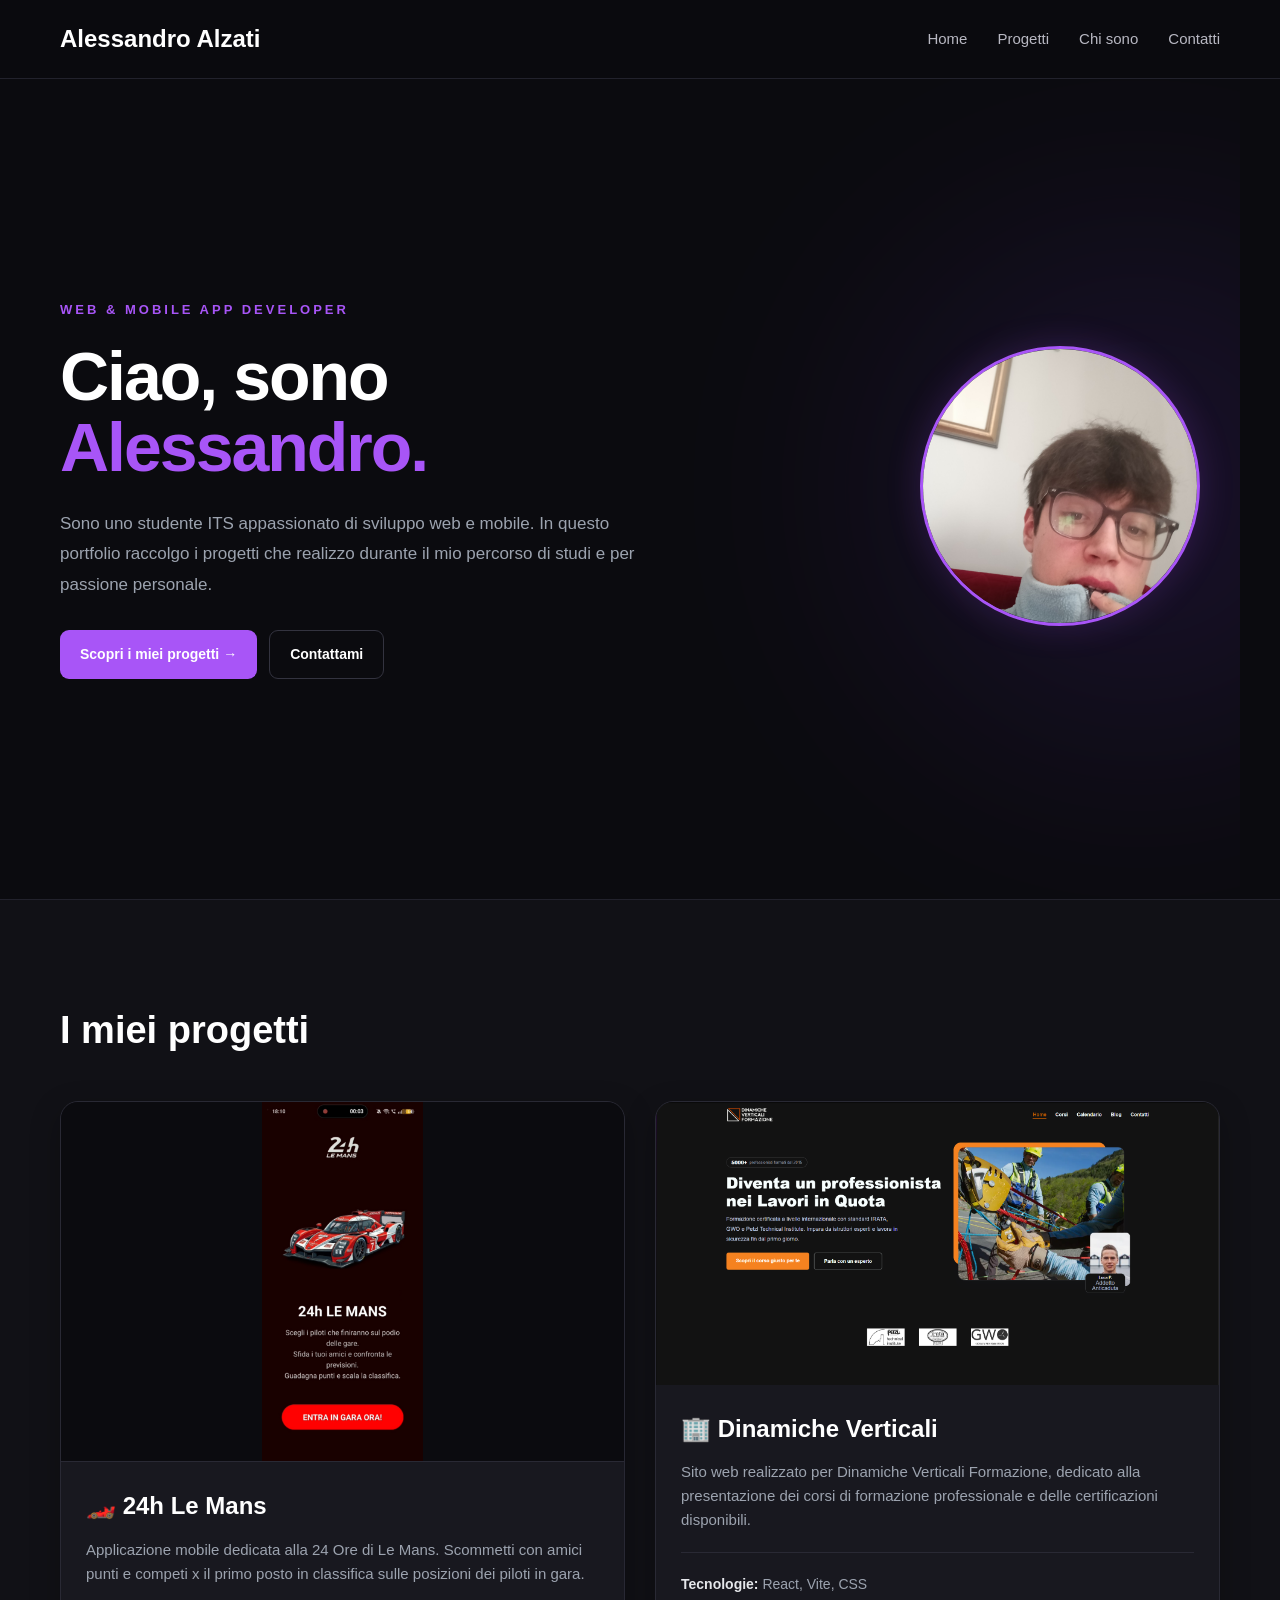
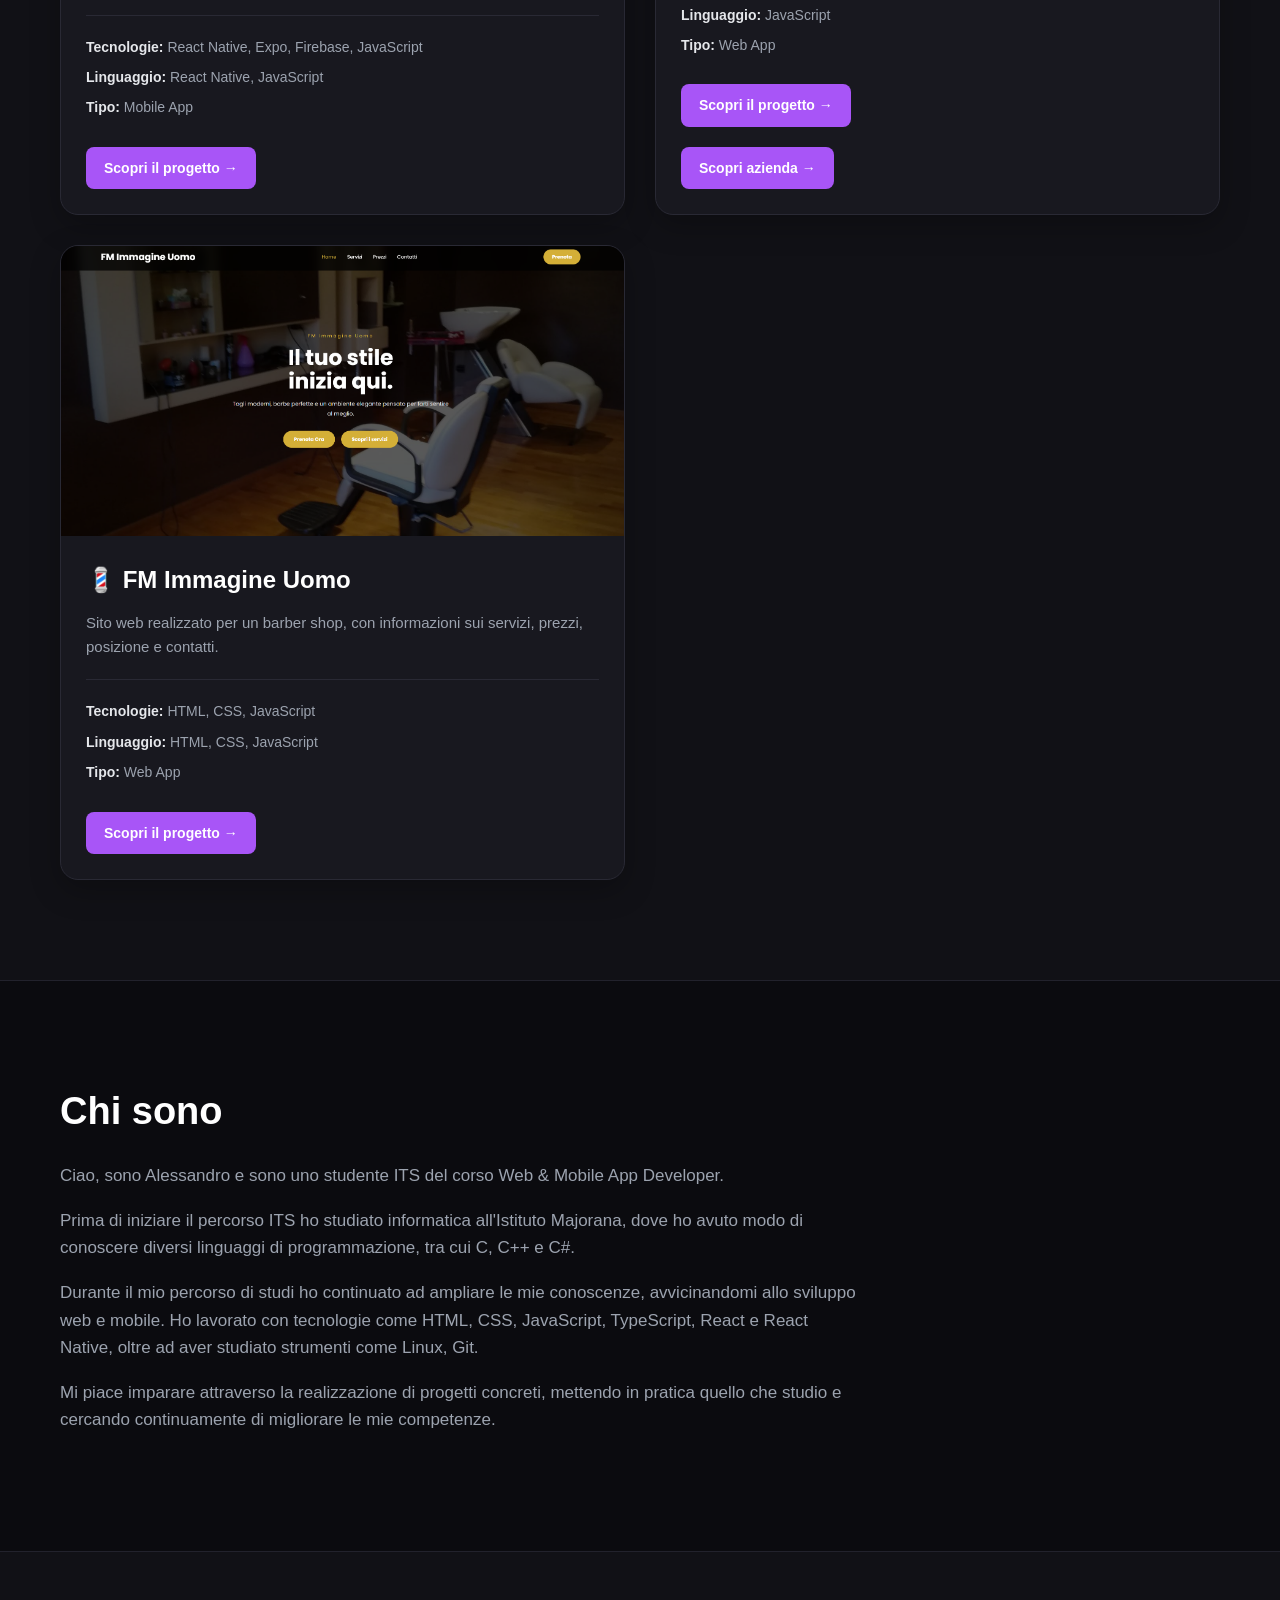
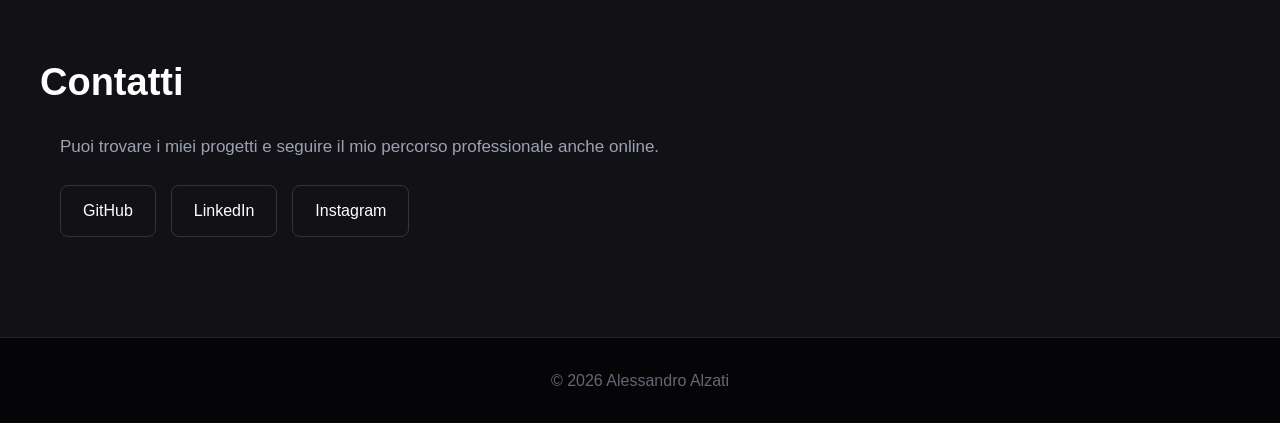
==== commit 8a4e2341: "immagine a destra e cliccaggio di essa x contatti" ====
--- a/index.html
+++ b/index.html
@@ -38,24 +38,38 @@
     <main>
       <!-- HOME -->
       <section id="home">
-        <h2>Ciao, sono Alessandro</h2>
-
-        <p>Studente ITS Web & Mobile App Developer</p>
-
-        <p>
-          Questo è il mio portfolio personale, dove raccolgo i progetti che
-          realizzo durante il mio percorso di studi e i miei progetti personali.
-        </p>
-
-        <a href="#projects"> Scopri i miei progetti </a>
+        <div class="home-content">
+          <span class="home-label"> WEB & MOBILE APP DEVELOPER </span>
+
+          <h2>
+            Ciao, sono<br />
+            <span>Alessandro.</span>
+          </h2>
+
+          <p class="home-description">
+            Sono uno studente ITS appassionato di sviluppo web e mobile. In
+            questo portfolio raccolgo i progetti che realizzo durante il mio
+            percorso di studi e per passione personale.
+          </p>
+
+          <div class="home-buttons">
+            <a href="#projects" class="primary-button">
+              Scopri i miei progetti →
+            </a>
+
+            <a href="#contact" class="secondary-button"> Contattami </a>
+          </div>
+        </div>
+
+        <div class="home-image">
+          <a href="#contact">
+            <img
+              src="./immagini_project/immagine_Ale.jpeg"
+              alt="Foto di Alessandro"
+            />
+          </a>
+        </div>
       </section>
-      <div class="home-image">
-        <img
-          src="/immagini_project/immagine_Ale.jpeg"
-          alt="Foto di Alessandro"
-        />
-      </div>
-
       <!-- PROGETTI -->
       <!-- PROGETTI -->
       <section id="projects">
--- a/style.css
+++ b/style.css
@@ -119,105 +119,213 @@
    HOME / HERO
 ========================= */
 
+/* =========================
+   HOME / HERO
+========================= */
+
 #home {
-  min-height: 90vh;
-
   max-width: 1200px;
-
-  display: flex;
-
-  flex-direction: column;
-
-  justify-content: center;
-
-  align-items: flex-start;
+  min-height: calc(100vh - 80px);
+
+  margin: 0 auto;
+  padding: 60px 20px;
+
+  display: flex;
+  align-items: center;
+  justify-content: space-between;
+
+  gap: 80px;
 
   position: relative;
-}
-
+  overflow: hidden;
+}
+
+/* alone viola dietro */
 #home::before {
   content: "";
 
   position: absolute;
 
+  width: 500px;
+  height: 500px;
+
+  right: -150px;
+  top: 50%;
+
+  transform: translateY(-50%);
+
+  background: #7c3aed;
+
+  opacity: 0.12;
+
+  filter: blur(130px);
+
+  border-radius: 50%;
+
+  pointer-events: none;
+}
+
+/* =========================
+   TESTO
+========================= */
+
+.home-content {
+  flex: 1;
+
+  max-width: 650px;
+
+  position: relative;
+  z-index: 2;
+}
+
+.home-label {
+  display: block;
+
+  margin-bottom: 20px;
+
+  color: #a855f7;
+
+  font-size: 13px;
+  font-weight: 700;
+
+  letter-spacing: 3px;
+}
+
+#home h2 {
+  margin-bottom: 25px;
+
+  font-size: 68px;
+
+  line-height: 1.05;
+
+  letter-spacing: -2px;
+
+  color: #ffffff;
+}
+
+#home h2 span {
+  color: #a855f7;
+}
+
+.home-description {
+  max-width: 600px;
+
+  margin-bottom: 35px;
+
+  color: #9ca3af;
+
+  font-size: 17px;
+
+  line-height: 1.8;
+}
+
+/* =========================
+   BOTTONI
+========================= */
+
+.home-buttons {
+  display: flex;
+
+  gap: 12px;
+}
+
+.primary-button,
+.secondary-button {
+  display: inline-flex;
+
+  align-items: center;
+  justify-content: center;
+
+  padding: 13px 21px;
+
+  border-radius: 9px;
+
+  text-decoration: none;
+
+  font-size: 14px;
+  font-weight: 600;
+
+  transition: 0.3s ease;
+}
+
+.primary-button {
+  background-color: #a855f7;
+
+  color: #ffffff;
+}
+
+.primary-button:hover {
+  background-color: #9333ea;
+
+  transform: translateY(-3px);
+
+  box-shadow: 0 10px 30px rgba(168, 85, 247, 0.25);
+}
+
+.secondary-button {
+  background-color: transparent;
+
+  border: 1px solid #33333f;
+
+  color: #ffffff;
+}
+
+.secondary-button:hover {
+  border-color: #a855f7;
+
+  background-color: rgba(168, 85, 247, 0.08);
+
+  transform: translateY(-3px);
+}
+
+/* =========================
+   FOTO A DESTRA
+========================= */
+
+.home-image {
   width: 400px;
-  height: 400px;
-
-  top: 100px;
-  right: 0;
-
-  background-color: #7c3aed;
-
-  opacity: 0.12;
-
-  filter: blur(120px);
-
-  border-radius: 50%;
-
-  pointer-events: none;
-}
-
-#home h2 {
-  max-width: 800px;
-
-  margin-bottom: 15px;
-
-  font-size: 60px;
-
-  line-height: 1.1;
-
-  color: #ffffff;
-}
-
-#home p:first-of-type {
-  margin-bottom: 20px;
-
-  color: #a855f7;
-
-  font-size: 24px;
-
-  font-weight: 600;
-}
-
-#home p:nth-of-type(2) {
-  max-width: 700px;
-
-  margin-bottom: 35px;
-
-  color: #9ca3af;
-
-  font-size: 17px;
-}
-
-#home a {
-  display: inline-block;
-
-  padding: 14px 28px;
-
-  background-color: #a855f7;
-
-  color: #ffffff;
-
-  border-radius: 10px;
-
-  text-decoration: none;
-
-  font-weight: 600;
+  height: 500px;
+
+  flex-shrink: 0;
+
+  position: relative;
+
+  z-index: 2;
+
+  display: flex;
+
+  align-items: center;
+  justify-content: center;
+}
+
+.home-image img {
+  width: 360px;
+  height: 460px;
+
+  object-fit: cover;
+
+  object-position: center;
+
+  border-radius: 24px;
+
+  border: 1px solid rgba(168, 85, 247, 0.5);
+
+  box-shadow:
+    0 20px 60px rgba(0, 0, 0, 0.45),
+    0 0 50px rgba(168, 85, 247, 0.12);
 
   transition:
-    background-color 0.3s ease,
-    transform 0.3s ease,
-    box-shadow 0.3s ease;
-}
-
-#home a:hover {
-  background-color: #9333ea;
-
-  transform: translateY(-3px);
-
-  box-shadow: 0 10px 30px rgba(168, 85, 247, 0.3);
-}
-
+    transform 0.4s ease,
+    box-shadow 0.4s ease;
+}
+
+.home-image img:hover {
+  transform: translateY(-6px);
+
+  box-shadow:
+    0 25px 70px rgba(0, 0, 0, 0.5),
+    0 0 60px rgba(168, 85, 247, 0.2);
+}
 /* =========================
    PROGETTI
 ========================= */
@@ -294,19 +402,6 @@
 }
 
 /* =========================
-   IMMAGINE CARD
-========================= */
-
-.project-card img {
-  width: 100%;
-  height: 360px;
-  display: block;
-  object-fit: contain;
-  background-color: #0b0b0f;
-  border-bottom: 1px solid #292934;
-}
-
-/* =========================
    CONTENUTO CARD
 ========================= */
 
@@ -604,37 +699,217 @@
     object-fit: contain;
   }
 }
+/* =========================
+   HOME
+========================= */
 
 #home {
-  min-height: 90vh;
   max-width: 1200px;
-
-  display: flex;
-  flex-direction: row;
-
+  min-height: calc(100vh - 80px);
+  margin: 0 auto;
+
+  display: flex;
+  align-items: center;
   justify-content: space-between;
-  align-items: center;
-
-  gap: 60px;
+
+  gap: 70px;
+  padding: 70px 20px;
 
   position: relative;
 }
 
 .home-content {
   flex: 1;
-}
-
+  max-width: 650px;
+}
+
+.home-label {
+  display: inline-block;
+  margin-bottom: 18px;
+
+  color: #a855f7;
+
+  font-size: 13px;
+  font-weight: 700;
+  letter-spacing: 3px;
+}
+
+#home h2 {
+  margin-bottom: 25px;
+
+  font-size: 68px;
+  line-height: 1.05;
+  letter-spacing: -2px;
+
+  color: #ffffff;
+}
+
+#home h2 span {
+  color: #a855f7;
+}
+
+.home-description {
+  max-width: 600px;
+
+  margin-bottom: 30px;
+
+  color: #9ca3af;
+
+  font-size: 17px;
+  line-height: 1.8;
+}
+
+.home-buttons {
+  display: flex;
+  gap: 12px;
+}
+
+.primary-button,
+.secondary-button {
+  padding: 12px 20px;
+
+  border-radius: 9px;
+
+  text-decoration: none;
+
+  font-size: 14px;
+  font-weight: 600;
+
+  transition: 0.3s ease;
+}
+
+.primary-button {
+  background-color: #a855f7;
+  color: white;
+}
+
+.primary-button:hover {
+  background-color: #9333ea;
+  transform: translateY(-3px);
+}
+
+.secondary-button {
+  border: 1px solid #33333f;
+  color: white;
+}
+
+.secondary-button:hover {
+  border-color: #a855f7;
+  background-color: rgba(168, 85, 247, 0.08);
+  transform: translateY(-3px);
+}
+
+#home {
+  max-width: 1200px;
+  min-height: calc(100vh - 80px);
+  margin: 0 auto;
+
+  display: flex;
+  align-items: center;
+  justify-content: space-between;
+
+  gap: 80px;
+  padding: 60px 20px;
+}
+
+/* PARTE SINISTRA */
+.home-content {
+  flex: 1;
+  max-width: 650px;
+}
+
+/* TESTO PICCOLO SOPRA */
+.home-label {
+  display: block;
+  margin-bottom: 20px;
+
+  color: #a855f7;
+  font-size: 13px;
+  font-weight: 700;
+  letter-spacing: 3px;
+}
+
+/* TITOLO */
+#home h2 {
+  margin-bottom: 25px;
+
+  font-size: 68px;
+  line-height: 1.05;
+  letter-spacing: -2px;
+
+  color: #ffffff;
+}
+
+#home h2 span {
+  color: #a855f7;
+}
+
+/* DESCRIZIONE */
+.home-description {
+  max-width: 600px;
+  margin-bottom: 30px;
+
+  color: #9ca3af;
+  font-size: 17px;
+  line-height: 1.8;
+}
+
+/* BOTTONI */
+.home-buttons {
+  display: flex;
+  gap: 12px;
+}
+
+.primary-button,
+.secondary-button {
+  padding: 12px 20px;
+
+  border-radius: 9px;
+
+  text-decoration: none;
+
+  font-size: 14px;
+  font-weight: 600;
+
+  transition: 0.3s ease;
+}
+
+.primary-button {
+  background-color: #a855f7;
+  color: white;
+}
+
+.primary-button:hover {
+  background-color: #9333ea;
+  transform: translateY(-3px);
+}
+
+.secondary-button {
+  border: 1px solid #33333f;
+  color: white;
+}
+
+.secondary-button:hover {
+  border-color: #a855f7;
+  background-color: rgba(168, 85, 247, 0.08);
+  transform: translateY(-3px);
+}
+
+/* FOTO A DESTRA */
 .home-image {
-  flex: 0 0 350px;
+  width: 320px;
+  height: 320px;
 
   display: flex;
   justify-content: center;
   align-items: center;
+
+  flex-shrink: 0;
 }
 
 .home-image img {
-  width: 320px;
-  height: 320px;
+  width: 280px;
+  height: 280px;
 
   object-fit: cover;
 
@@ -642,19 +917,40 @@
 
   border: 3px solid #a855f7;
 
-  box-shadow: 0 0 50px rgba(168, 85, 247, 0.25);
-}
-#home {
-  flex-direction: column;
-  text-align: center;
-  justify-content: center;
-}
-
-.home-image {
-  flex: none;
-}
-
-.home-image img {
-  width: 220px;
-  height: 220px;
-}
+  box-shadow: 0 0 35px rgba(168, 85, 247, 0.2);
+
+  transition: 0.4s ease;
+}
+
+.home-image img:hover {
+  transform: scale(1.04);
+
+  box-shadow: 0 0 50px rgba(168, 85, 247, 0.3);
+}
+
+@media (max-width: 850px) {
+  #home {
+    flex-direction: column;
+    text-align: center;
+    gap: 50px;
+  }
+
+  .home-description {
+    margin-left: auto;
+    margin-right: auto;
+  }
+
+  .home-buttons {
+    justify-content: center;
+  }
+
+  .home-image {
+    width: 260px;
+    height: 260px;
+  }
+
+  .home-image img {
+    width: 220px;
+    height: 220px;
+  }
+}
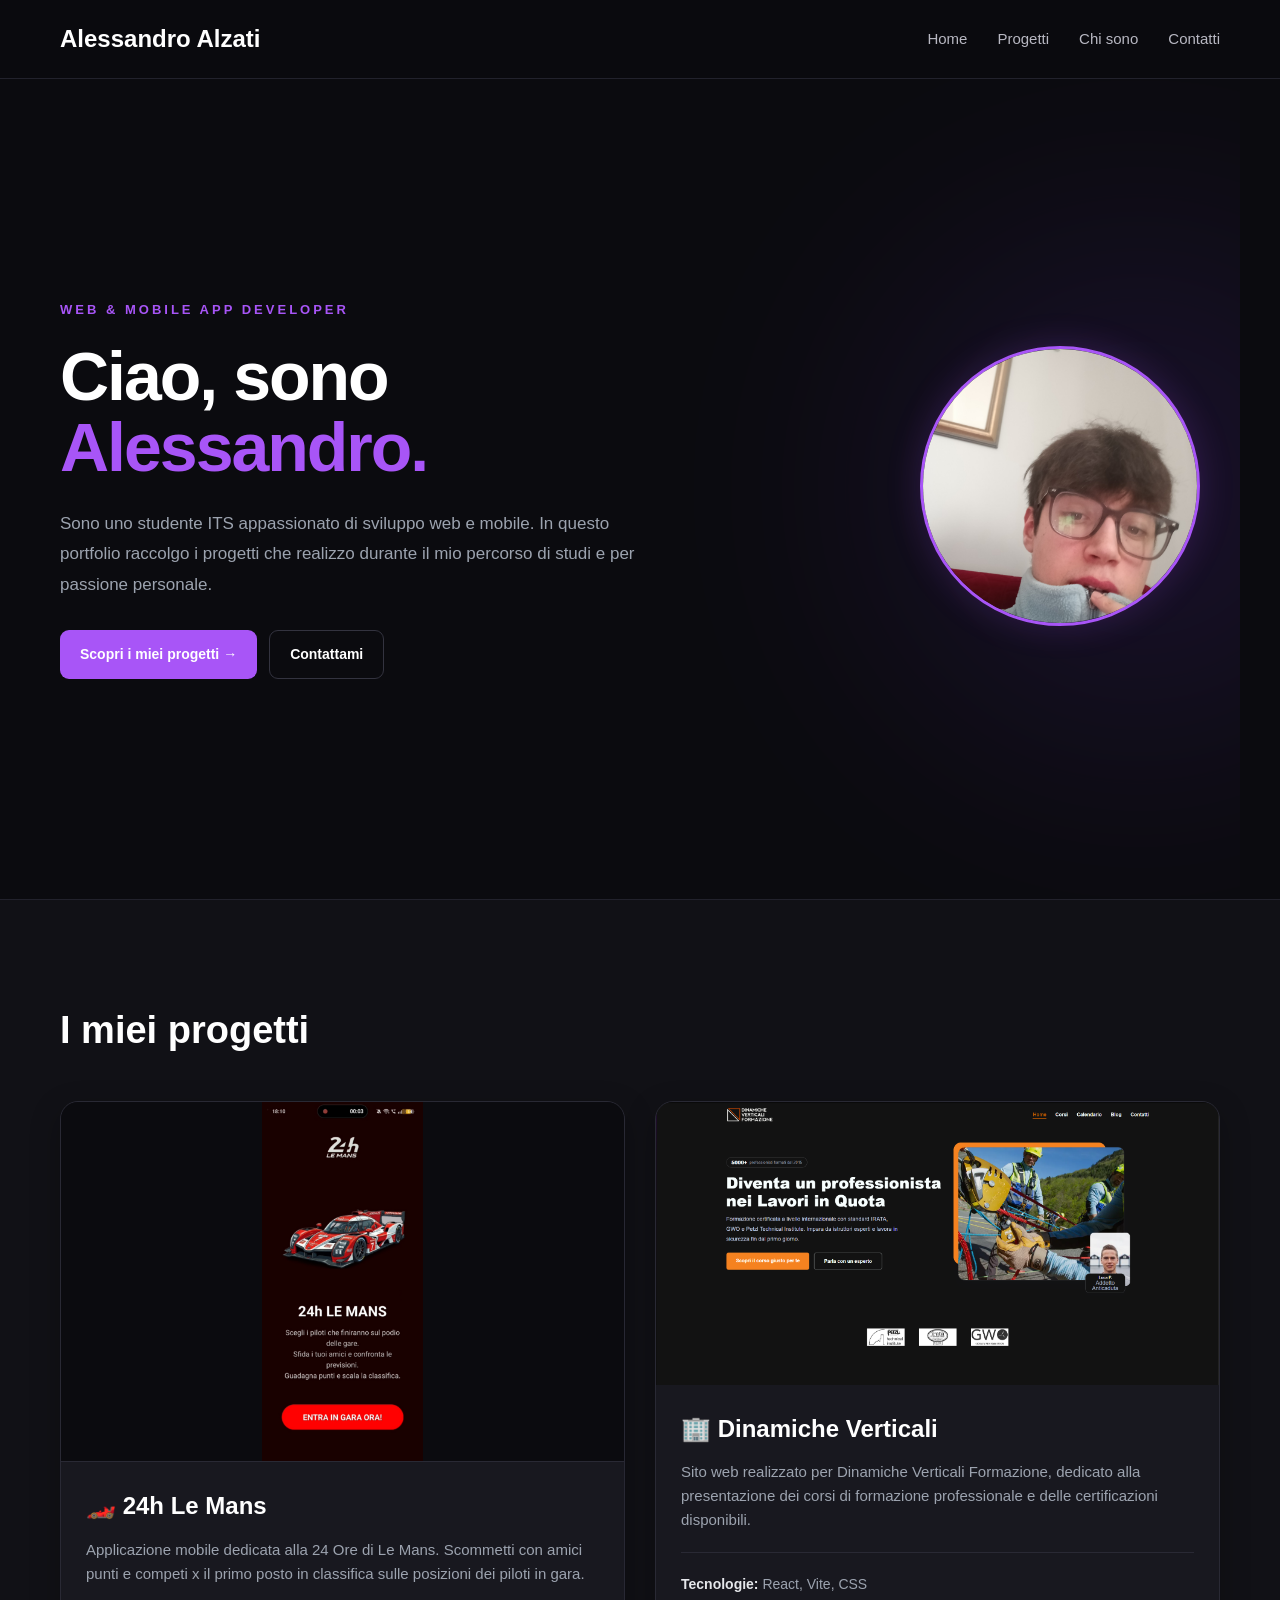
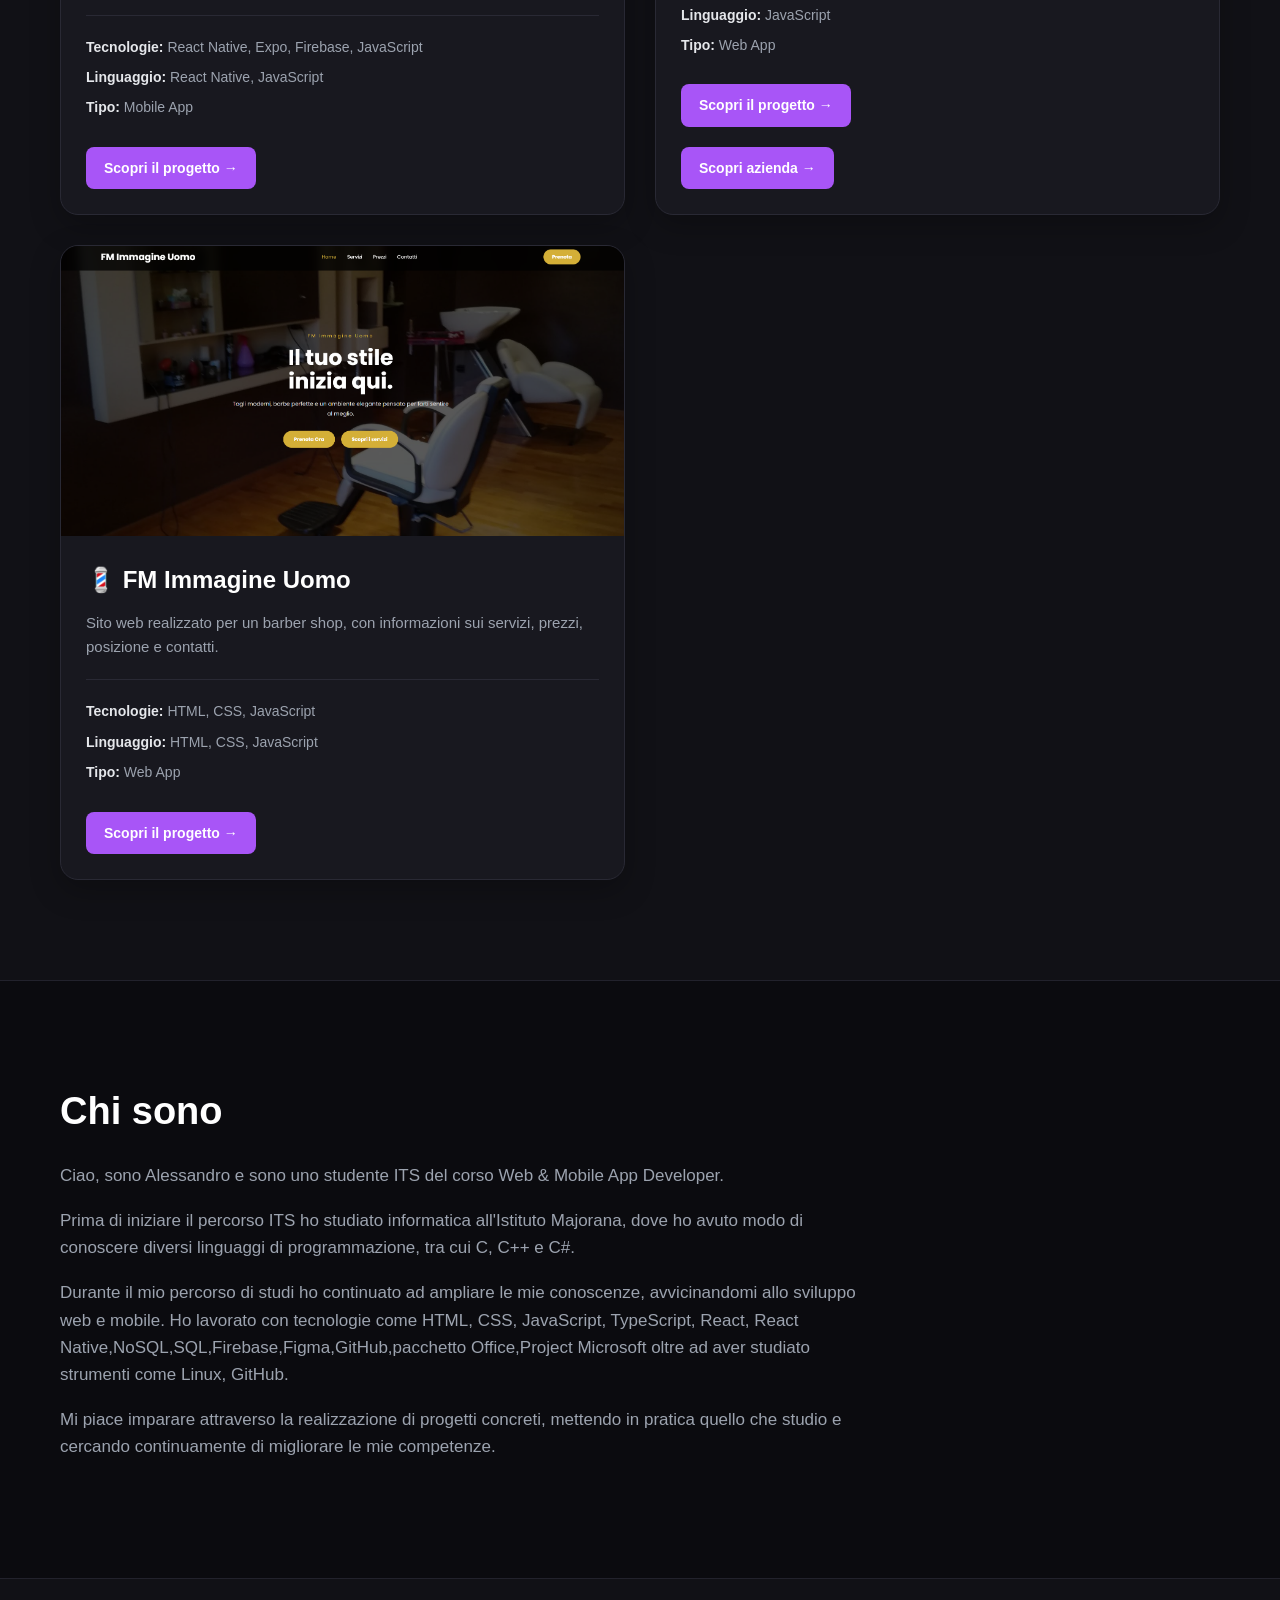
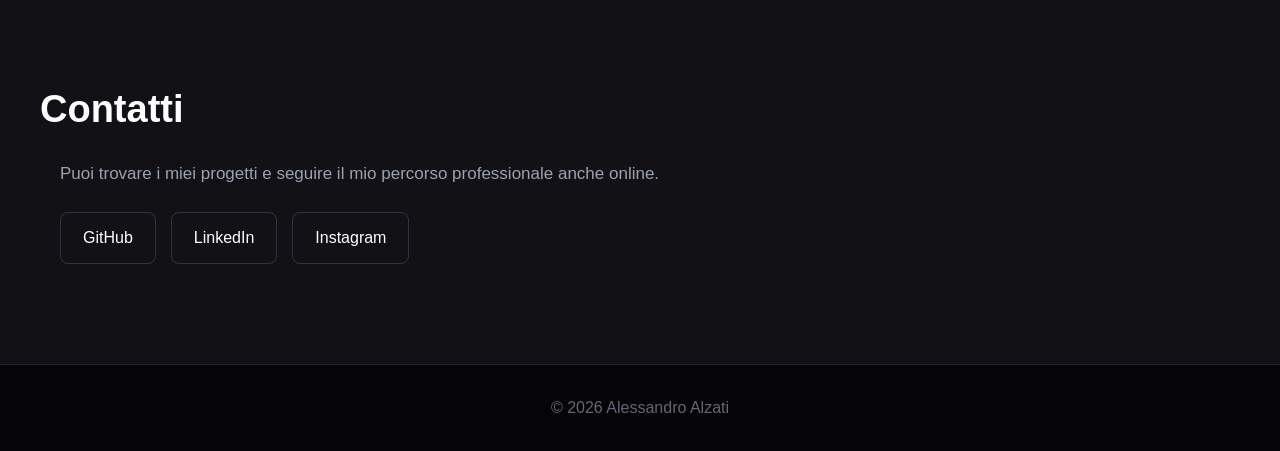
==== commit c7e1a4ea: "modifica leggera" ====
--- a/index.html
+++ b/index.html
@@ -70,6 +70,7 @@
           </a>
         </div>
       </section>
+
       <!-- PROGETTI -->
       <!-- PROGETTI -->
       <section id="projects">
@@ -233,8 +234,9 @@
       <p>
         Durante il mio percorso di studi ho continuato ad ampliare le mie
         conoscenze, avvicinandomi allo sviluppo web e mobile. Ho lavorato con
-        tecnologie come HTML, CSS, JavaScript, TypeScript, React e React Native,
-        oltre ad aver studiato strumenti come Linux, Git.
+        tecnologie come HTML, CSS, JavaScript, TypeScript, React, React
+        Native,NoSQL,SQL,Firebase,Figma,GitHub,pacchetto Office,Project
+        Microsoft oltre ad aver studiato strumenti come Linux, GitHub.
       </p>
 
       <p>
